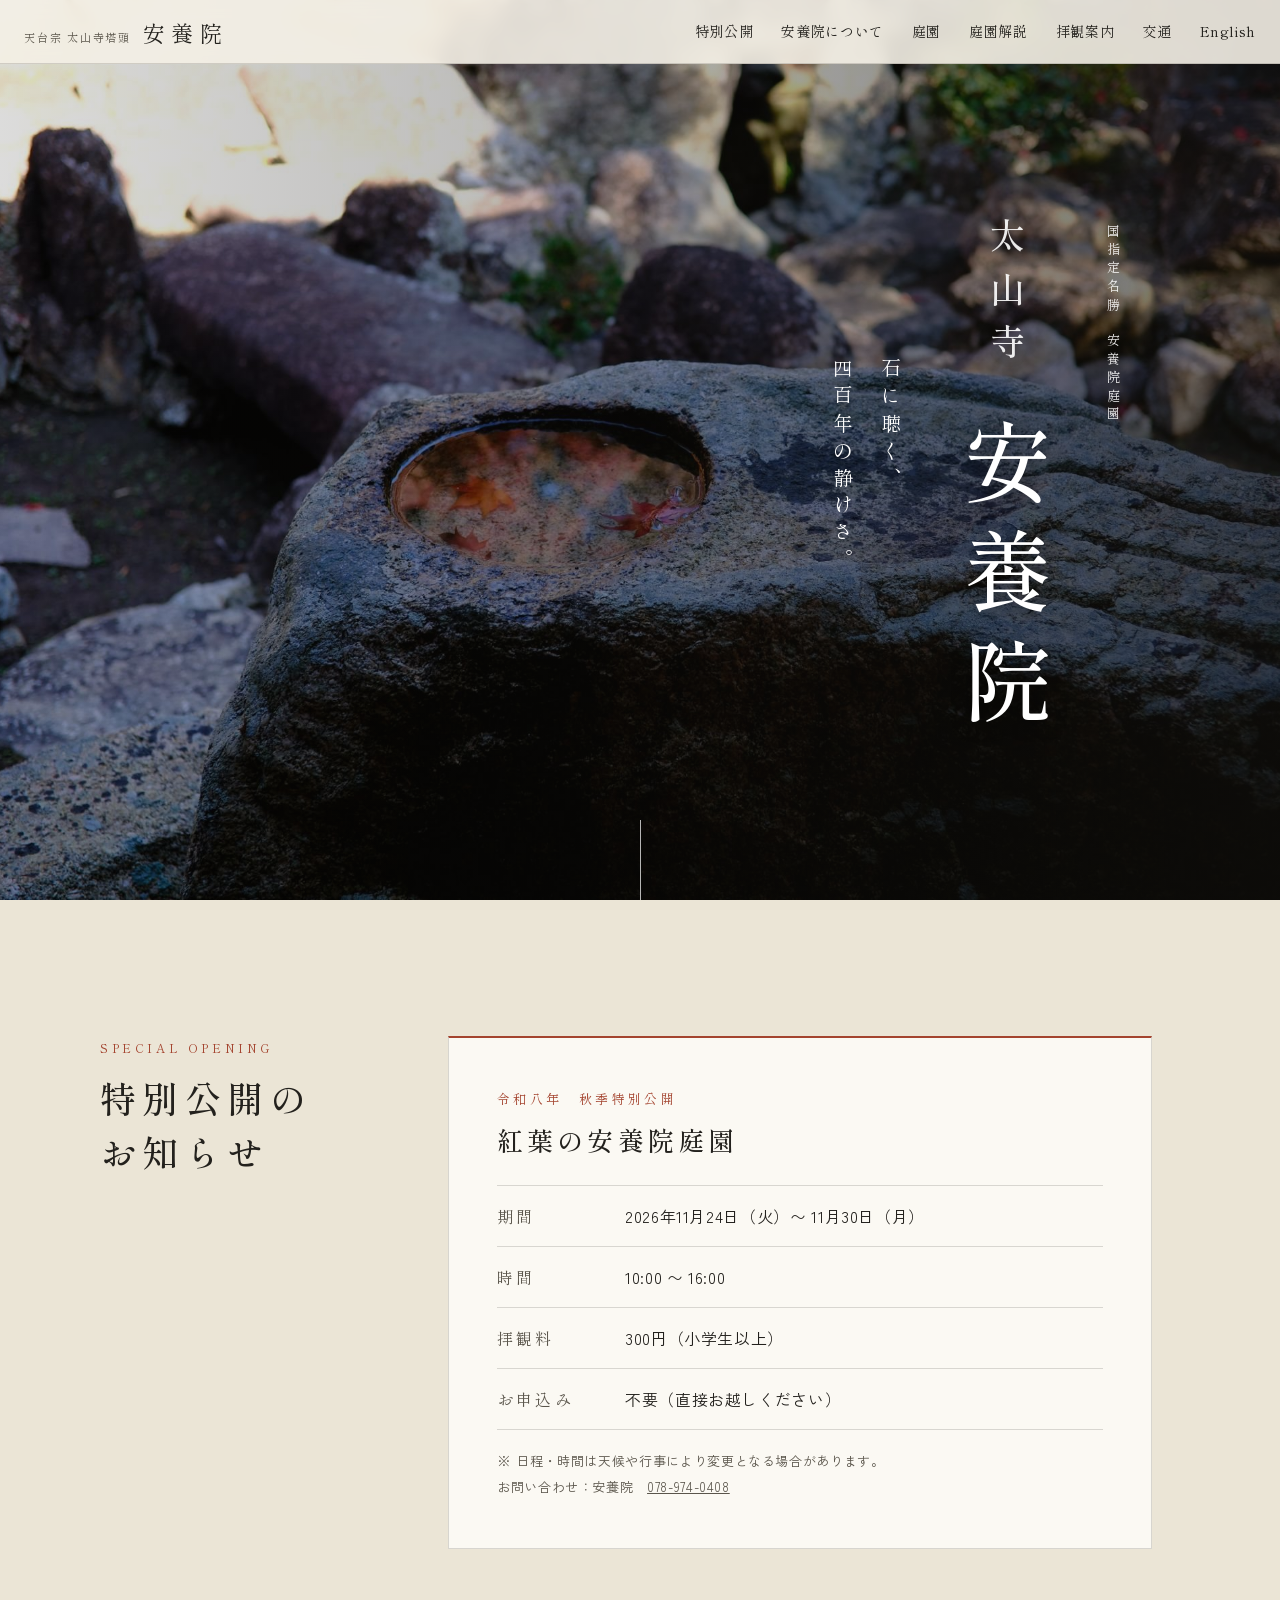
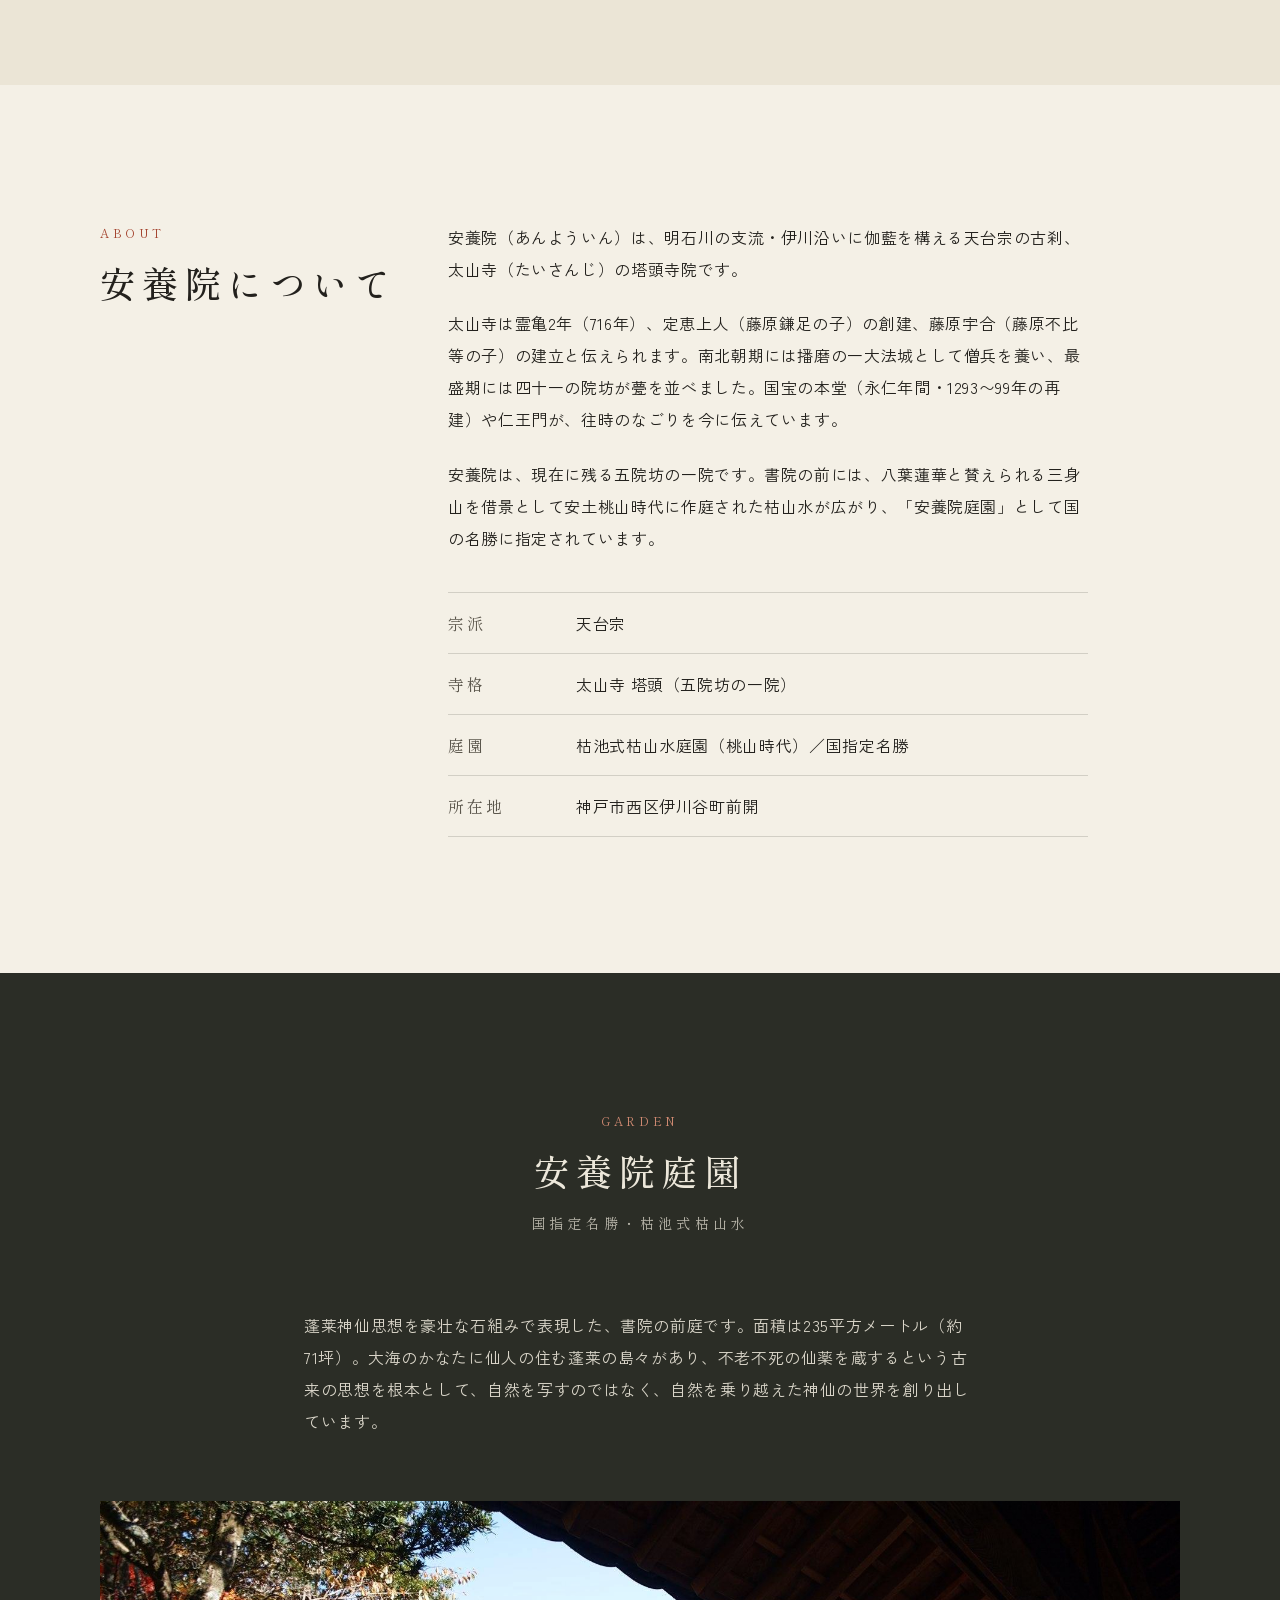
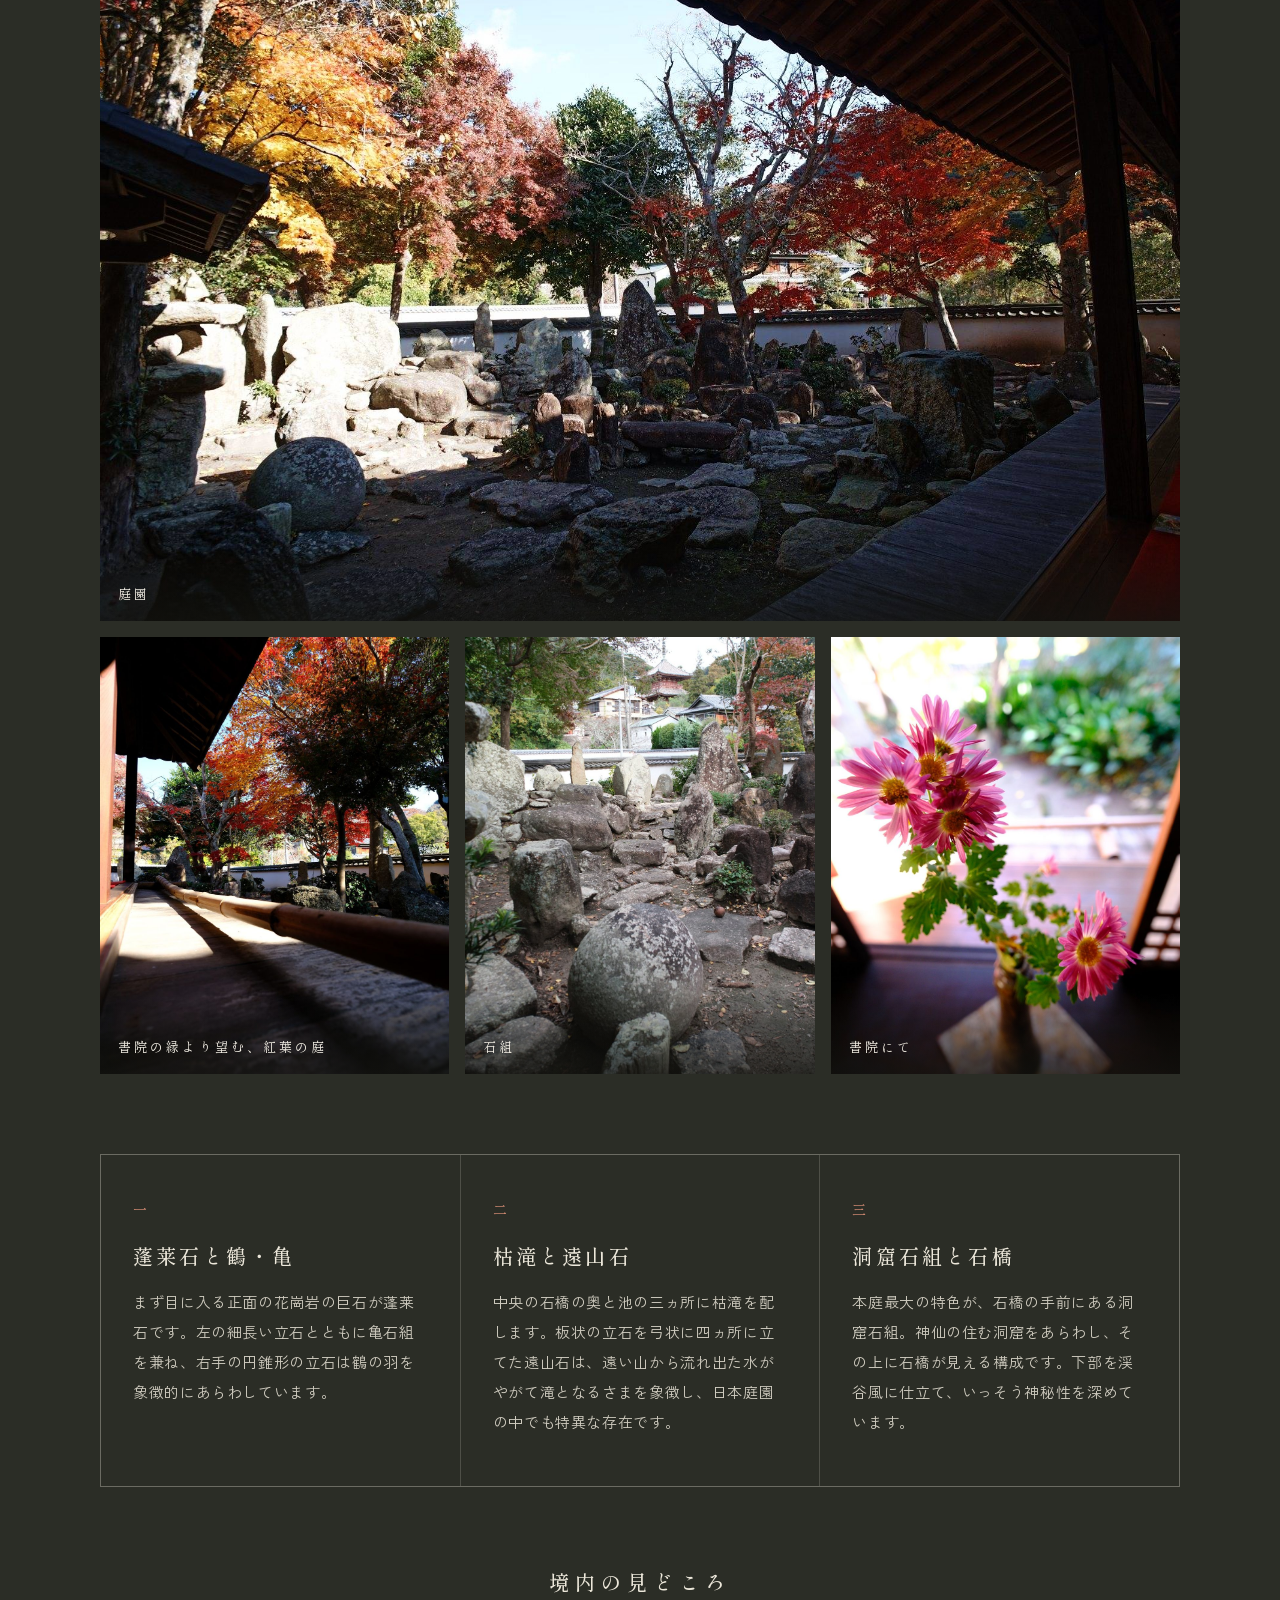
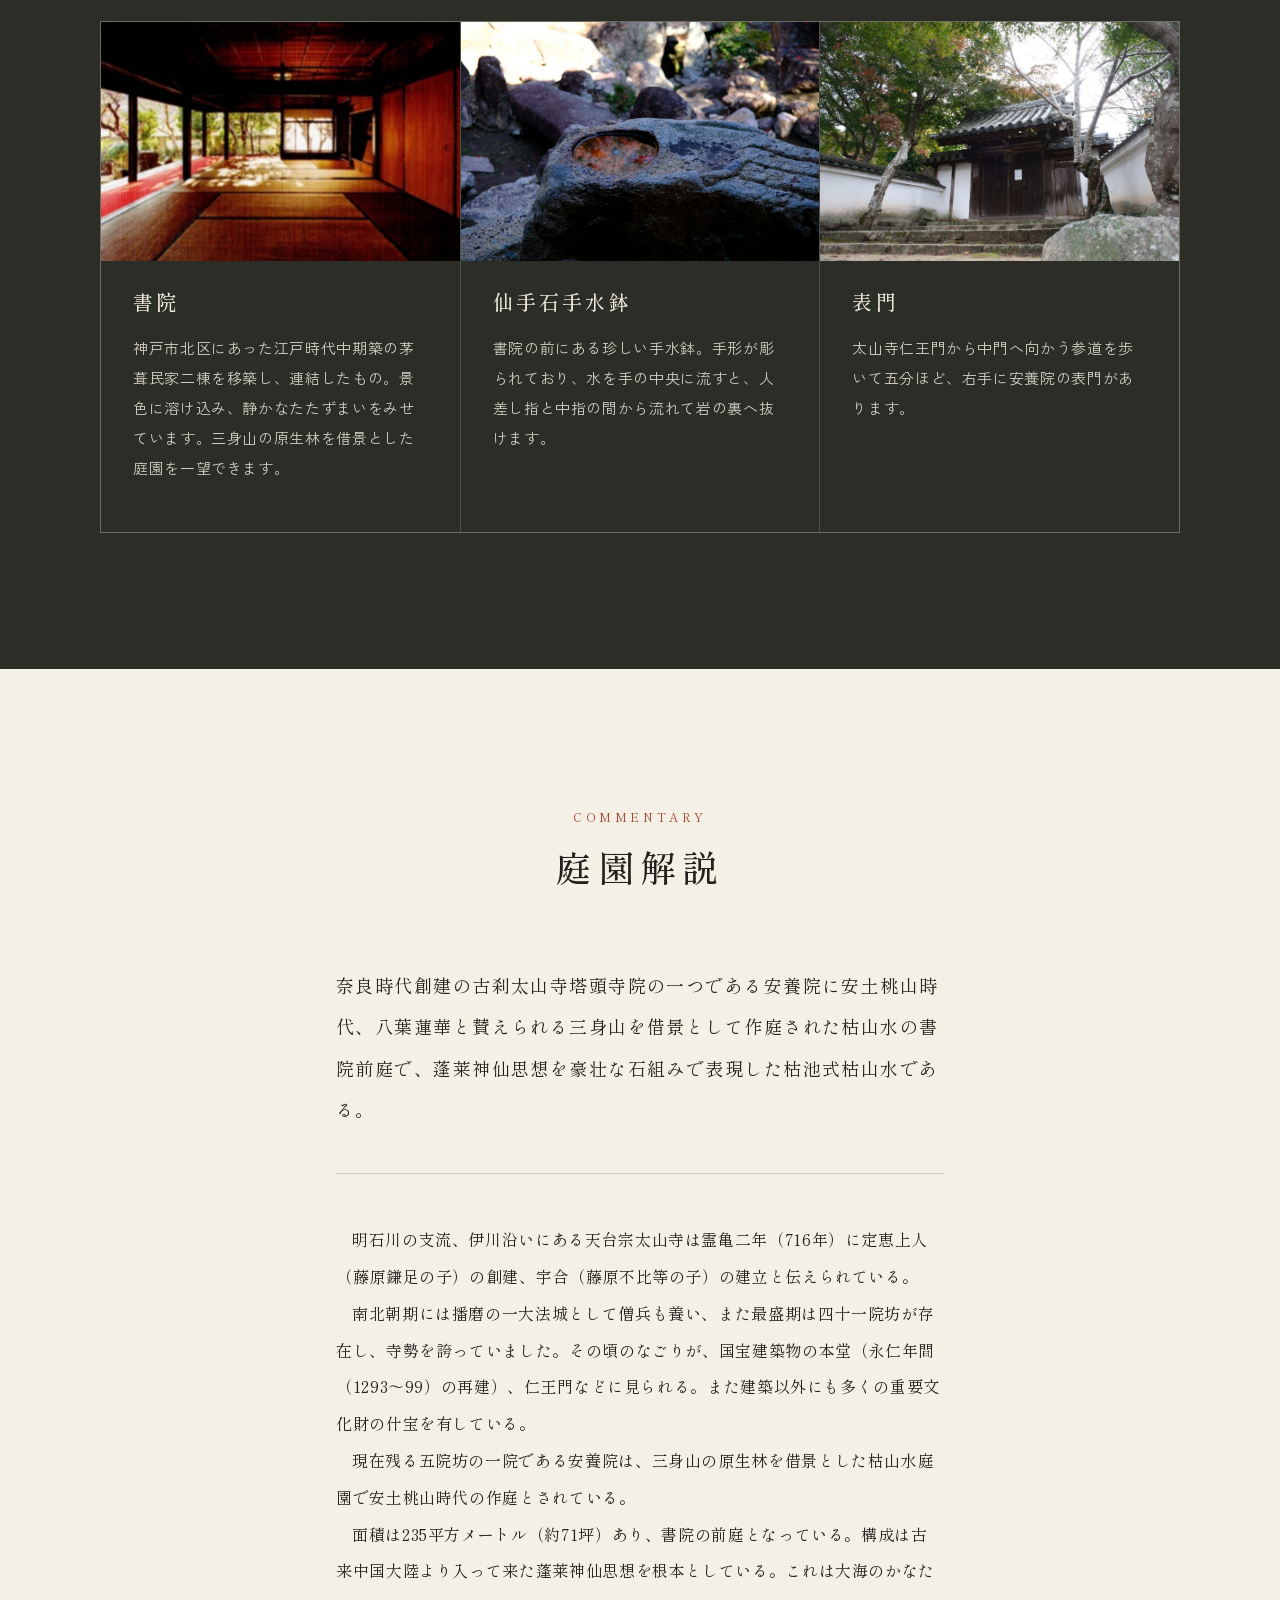
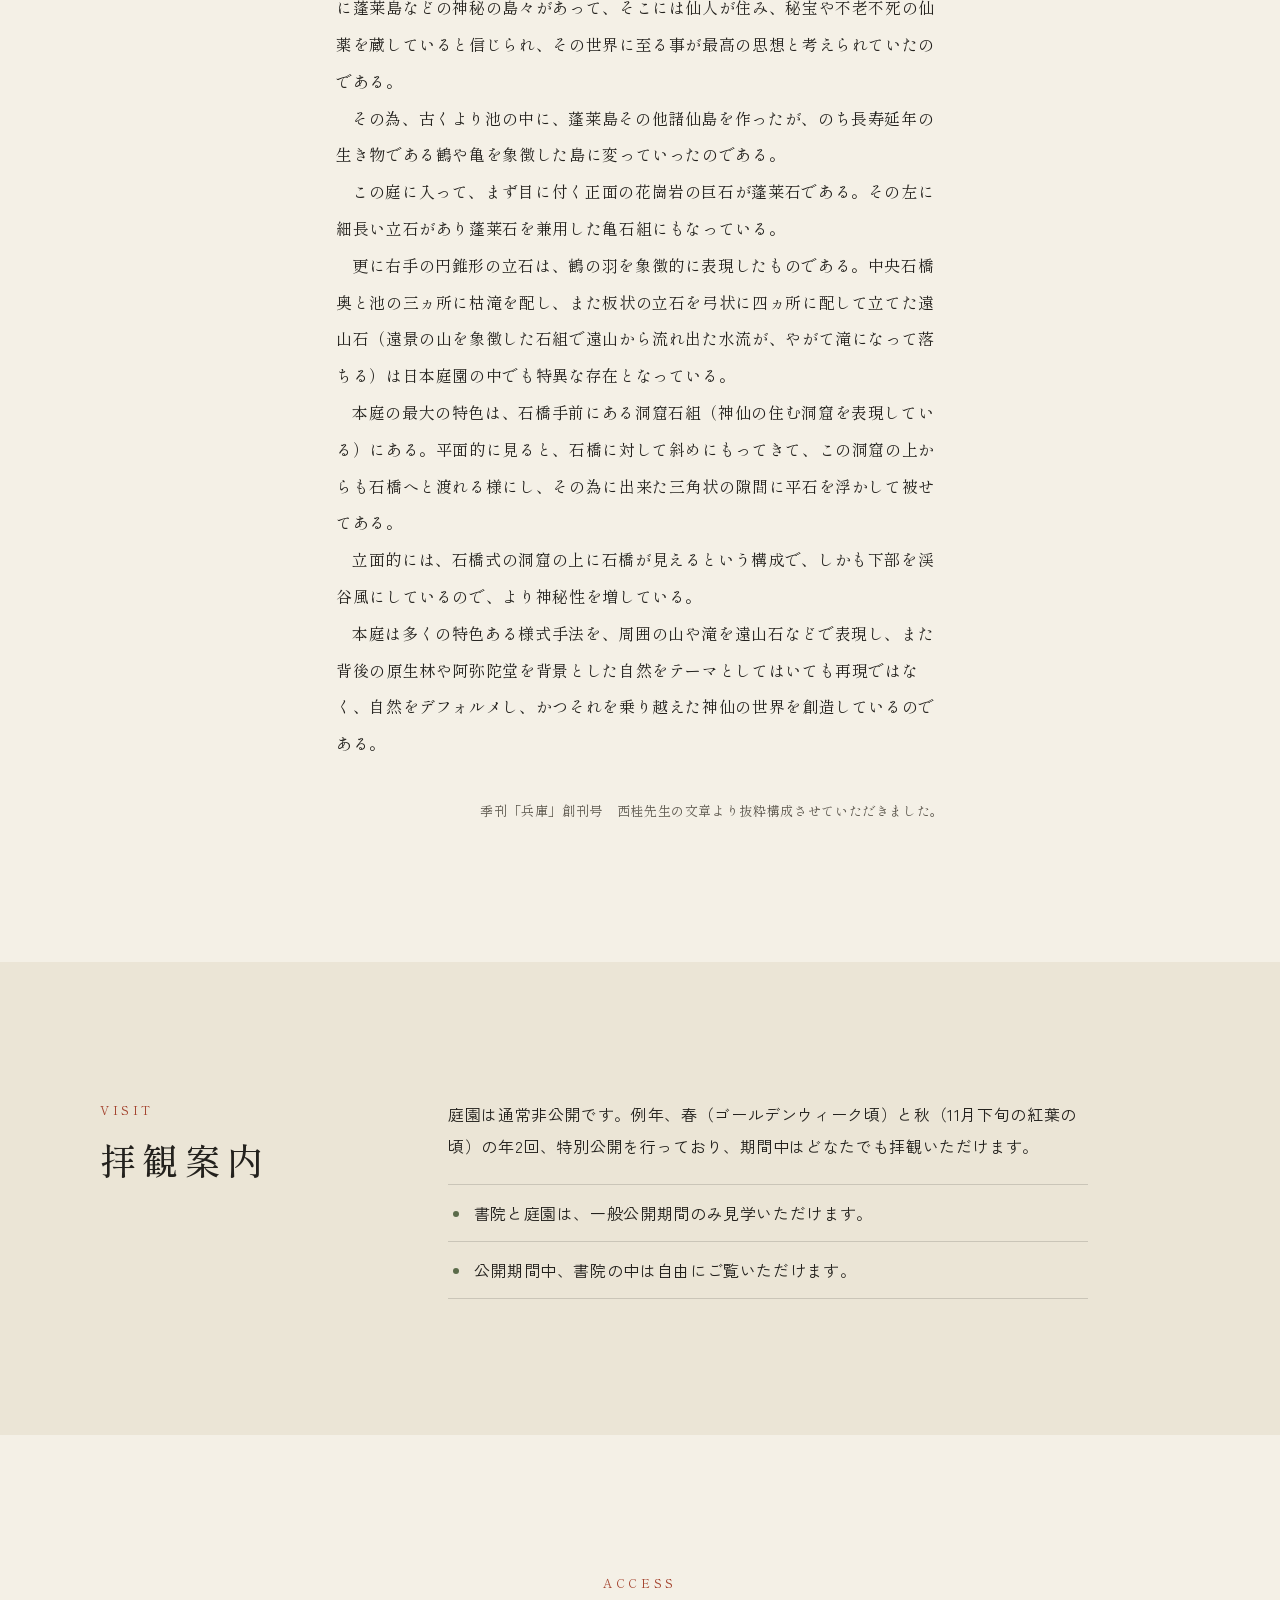
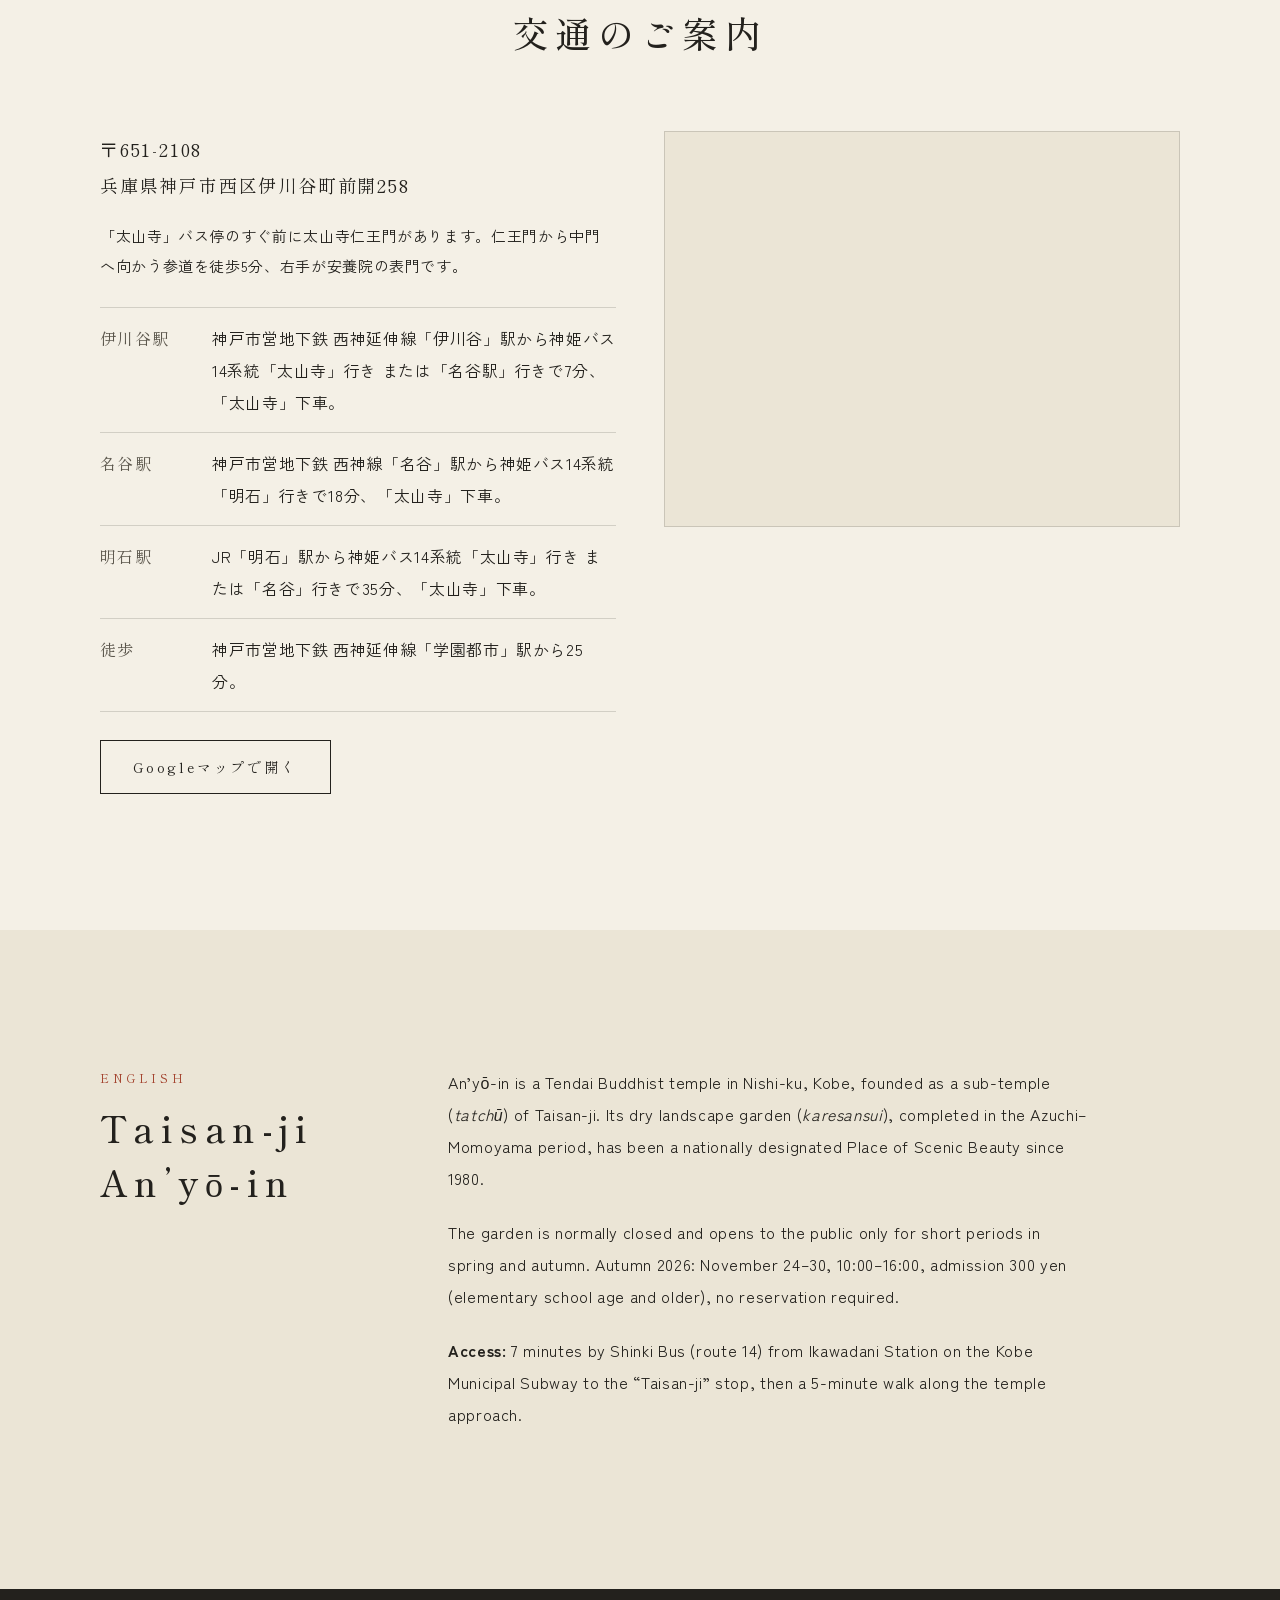
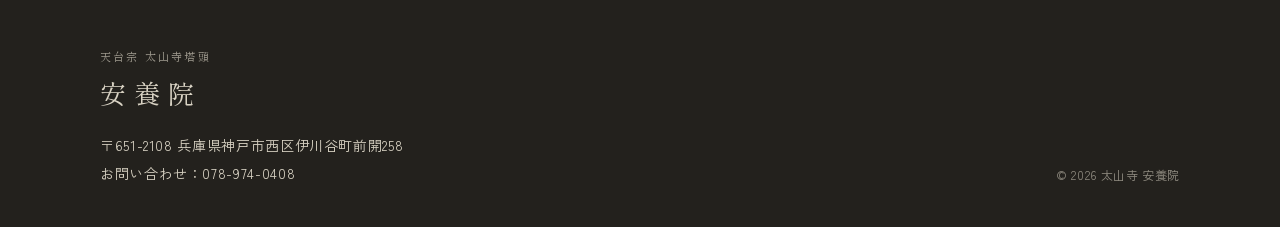
==== index.html @ c80c312d "庭園欄から石橋と飛び石の写真を削除 Co-Authored-By: Claude Fable 5.2 <noreply@anthropic.com> Claude-Session: https://c" ====
<!DOCTYPE html>
<html lang="ja">
<head>
<meta charset="UTF-8">
<meta name="viewport" content="width=device-width, initial-scale=1">
<title>太山寺 安養院｜国指定名勝 安養院庭園（神戸市西区）</title>
<meta name="description" content="神戸市西区・太山寺の塔頭、天台宗 安養院の公式サイト。安土桃山時代に作庭された枯池式枯山水「安養院庭園」（国指定名勝）の特別公開、拝観案内、交通アクセスをご案内します。">
<meta property="og:title" content="太山寺 安養院｜国指定名勝 安養院庭園">
<meta property="og:description" content="安土桃山時代の枯山水を今に伝える、太山寺の塔頭 安養院。">
<meta property="og:type" content="website">
<meta property="og:locale" content="ja_JP">
<meta name="google-site-verification" content="dQ8P5dGiWllASrV576ImoMhYrhgi44yEUgcYHaiVw3c">
<link rel="canonical" href="https://anyoin.github.io/">
<meta property="og:url" content="https://anyoin.github.io/">
<meta property="og:image" content="https://anyoin.github.io/images/hero.jpg">
<script type="application/ld+json">
{
  "@context": "https://schema.org",
  "@type": "BuddhistTemple",
  "name": "太山寺 安養院",
  "alternateName": ["安養院", "Taisan-ji An'yō-in"],
  "description": "神戸市西区・太山寺の塔頭、天台宗 安養院。安土桃山時代に作庭された枯池式枯山水「安養院庭園」は国指定名勝。",
  "url": "https://anyoin.github.io/",
  "image": "https://anyoin.github.io/images/hero.jpg",
  "telephone": "+81-78-974-0408",
  "address": {
    "@type": "PostalAddress",
    "postalCode": "651-2108",
    "addressRegion": "兵庫県",
    "addressLocality": "神戸市西区",
    "streetAddress": "伊川谷町前開258",
    "addressCountry": "JP"
  },
  "geo": { "@type": "GeoCoordinates", "latitude": 34.6958, "longitude": 135.0664 }
}
</script>
<link rel="preconnect" href="https://fonts.googleapis.com">
<link rel="preconnect" href="https://fonts.gstatic.com" crossorigin>
<link href="https://fonts.googleapis.com/css2?family=Shippori+Mincho:wght@400;500;600&family=Zen+Kaku+Gothic+New:wght@400;500&display=swap" rel="stylesheet">
<link rel="stylesheet" href="css/style.css?v=15">
</head>
<body>

<header class="site-header" id="top">
  <a class="brand" href="#top">
    <span class="brand-sub">天台宗 太山寺塔頭</span>
    <span class="brand-name">安養院</span>
  </a>
  <button class="nav-toggle" aria-label="メニューを開く" aria-expanded="false" aria-controls="nav">
    <span></span><span></span>
  </button>
  <nav class="nav" id="nav">
    <a href="#news">特別公開</a>
    <a href="#about">安養院について</a>
    <a href="#garden">庭園</a>
    <a href="#essay">庭園解説</a>
    <a href="#visit">拝観案内</a>
    <a href="#access">交通</a>
    <a href="#english" lang="en">English</a>
  </nav>
</header>

<main>

<!-- ============ ヒーロー ============ -->
<section class="hero">
  <img class="hero-art" src="images/hero.jpg" alt="紅葉を映す仙手石手水鉢と安養院庭園の石組" width="2000" height="1333" fetchpriority="high">

  <div class="hero-copy">
    <p class="hero-label">国指定名勝　安養院庭園</p>
    <h1 class="hero-title"><span>太山寺</span><span>安養院</span></h1>
    <p class="hero-lead">石に聴く、<br>四百年の静けさ。</p>
  </div>
  <a class="scroll-cue" href="#news" aria-label="本文へ"><span></span></a>
</section>

<!-- ============ 特別公開 ============ -->
<section class="section section-tint" id="news">
  <div class="wrap two-col">
    <header class="sec-head">
      <p class="sec-en" lang="en">Special Opening</p>
      <h2>特別公開の<br>お知らせ</h2>
    </header>
    <div>
      <article class="notice">
        <p class="notice-tag">令和八年　秋季特別公開</p>
        <h3>紅葉の安養院庭園</h3>
        <dl class="notice-list">
          <div><dt>期間</dt><dd>2026年11月24日（火）〜 11月30日（月）</dd></div>
          <div><dt>時間</dt><dd>10:00 〜 16:00</dd></div>
          <div><dt>拝観料</dt><dd>300円（小学生以上）</dd></div>
          <div><dt>お申込み</dt><dd>不要（直接お越しください）</dd></div>
        </dl>
        <p class="note">※ 日程・時間は天候や行事により変更となる場合があります。<br>お問い合わせ：安養院　<a href="tel:0789740408">078-974-0408</a></p>
      </article>
    </div>
  </div>
</section>

<!-- ============ 安養院について ============ -->
<section class="section" id="about">
  <div class="wrap two-col">
    <header class="sec-head">
      <p class="sec-en" lang="en">About</p>
      <h2>安養院について</h2>
    </header>
    <div class="prose">
      <p>安養院（あんよういん）は、明石川の支流・伊川沿いに伽藍を構える天台宗の古刹、太山寺（たいさんじ）の塔頭寺院です。</p>
      <p>太山寺は霊亀2年（716年）、定恵上人（藤原鎌足の子）の創建、藤原宇合（藤原不比等の子）の建立と伝えられます。南北朝期には播磨の一大法城として僧兵を養い、最盛期には四十一の院坊が甍を並べました。国宝の本堂（永仁年間・1293〜99年の再建）や仁王門が、往時のなごりを今に伝えています。</p>
      <p>安養院は、現在に残る五院坊の一院です。書院の前には、八葉蓮華と賛えられる三身山を借景として安土桃山時代に作庭された枯山水が広がり、「安養院庭園」として国の名勝に指定されています。</p>
      <dl class="facts">
        <div><dt>宗派</dt><dd>天台宗</dd></div>
        <div><dt>寺格</dt><dd>太山寺 塔頭（五院坊の一院）</dd></div>
        <div><dt>庭園</dt><dd>枯池式枯山水庭園（桃山時代）／国指定名勝</dd></div>
        <div><dt>所在地</dt><dd>神戸市西区伊川谷町前開</dd></div>
      </dl>
    </div>
  </div>
</section>

<!-- ============ 庭園 ============ -->
<section class="section section-dark" id="garden">
  <div class="wrap">
    <header class="sec-head center">
      <p class="sec-en" lang="en">Garden</p>
      <h2>安養院庭園</h2>
      <p class="sec-sub">国指定名勝・枯池式枯山水</p>
    </header>

    <p class="garden-lead">蓬莱神仙思想を豪壮な石組みで表現した、書院の前庭です。面積は235平方メートル（約71坪）。大海のかなたに仙人の住む蓬莱の島々があり、不老不死の仙薬を蔵するという古来の思想を根本として、自然を写すのではなく、自然を乗り越えた神仙の世界を創り出しています。</p>

    <div class="photos">
      <figure class="photo photo-wide"><img src="images/garden-view.jpg?v=4" alt="書院から望む安養院庭園の全景。石組の向こうに紅葉と土塀が広がる" width="1800" height="1200" loading="lazy"><figcaption>庭園</figcaption></figure>
      <figure class="photo photo-main"><img src="images/garden-autumn.jpg" alt="書院の縁側から眺める、紅葉に彩られた安養院庭園" width="1067" height="1600" loading="lazy"><figcaption>書院の縁より望む、紅葉の庭</figcaption></figure>
      <figure class="photo"><img src="images/ishigumi.jpg" alt="丸い石と立石が並ぶ石組。土塀の向こうに太山寺の三重塔が見える" width="1067" height="1600" loading="lazy"><figcaption>石組</figcaption></figure>
      <figure class="photo photo-top"><img src="images/shoin-flower.jpg" alt="書院の窓辺に生けられた花" width="1067" height="1600" loading="lazy"><figcaption>書院にて</figcaption></figure>
    </div>

    <div class="garden-grid">
      <article class="garden-item">
        <span class="num">一</span>
        <h3>蓬莱石と鶴・亀</h3>
        <p>まず目に入る正面の花崗岩の巨石が蓬莱石です。左の細長い立石とともに亀石組を兼ね、右手の円錐形の立石は鶴の羽を象徴的にあらわしています。</p>
      </article>
      <article class="garden-item">
        <span class="num">二</span>
        <h3>枯滝と遠山石</h3>
        <p>中央の石橋の奥と池の三ヵ所に枯滝を配します。板状の立石を弓状に四ヵ所に立てた遠山石は、遠い山から流れ出た水がやがて滝となるさまを象徴し、日本庭園の中でも特異な存在です。</p>
      </article>
      <article class="garden-item">
        <span class="num">三</span>
        <h3>洞窟石組と石橋</h3>
        <p>本庭最大の特色が、石橋の手前にある洞窟石組。神仙の住む洞窟をあらわし、その上に石橋が見える構成です。下部を渓谷風に仕立て、いっそう神秘性を深めています。</p>
      </article>
    </div>

    <h3 class="sub-head">境内の見どころ</h3>
    <div class="garden-grid">
      <article class="garden-item">
        <img class="item-photo" src="images/shoin-inside.jpg" alt="畳敷きの書院の内部。縁側の先に庭園が見える" loading="lazy">
        <h3>書院</h3>
        <p>神戸市北区にあった江戸時代中期築の茅葺民家二棟を移築し、連結したもの。景色に溶け込み、静かなたたずまいをみせています。三身山の原生林を借景とした庭園を一望できます。</p>
      </article>
      <article class="garden-item">
        <img class="item-photo" src="images/hero.jpg" alt="手形が彫られた仙手石手水鉢" loading="lazy">
        <h3>仙手石手水鉢</h3>
        <p>書院の前にある珍しい手水鉢。手形が彫られており、水を手の中央に流すと、人差し指と中指の間から流れて岩の裏へ抜けます。</p>
      </article>
      <article class="garden-item">
        <img class="item-photo" src="images/omotemon.jpg?v=2" alt="石段の上に建つ安養院の表門" loading="lazy">
        <h3>表門</h3>
        <p>太山寺仁王門から中門へ向かう参道を歩いて五分ほど、右手に安養院の表門があります。</p>
      </article>
    </div>

  </div>
</section>

<!-- ============ 解説（パンフレット全文） ============ -->
<section class="section" id="essay">
  <div class="wrap">
    <header class="sec-head center">
      <p class="sec-en" lang="en">Commentary</p>
      <h2>庭園解説</h2>
    </header>
    <div class="essay">
      <p class="essay-lead">奈良時代創建の古刹太山寺塔頭寺院の一つである安養院に安土桃山時代、八葉蓮華と賛えられる三身山を借景として作庭された枯山水の書院前庭で、蓬莱神仙思想を豪壮な石組みで表現した枯池式枯山水である。</p>
      <p>明石川の支流、伊川沿いにある天台宗太山寺は霊亀二年（716年）に定恵上人（藤原鎌足の子）の創建、宇合（藤原不比等の子）の建立と伝えられている。</p>
      <p>南北朝期には播磨の一大法城として僧兵も養い、また最盛期は四十一院坊が存在し、寺勢を誇っていました。その頃のなごりが、国宝建築物の本堂（永仁年間（1293〜99）の再建）、仁王門などに見られる。また建築以外にも多くの重要文化財の什宝を有している。</p>
      <p>現在残る五院坊の一院である安養院は、三身山の原生林を借景とした枯山水庭園で安土桃山時代の作庭とされている。</p>
      <p>面積は235平方メートル（約71坪）あり、書院の前庭となっている。構成は古来中国大陸より入って来た蓬莱神仙思想を根本としている。これは大海のかなたに蓬莱島などの神秘の島々があって、そこには仙人が住み、秘宝や不老不死の仙薬を蔵していると信じられ、その世界に至る事が最高の思想と考えられていたのである。</p>
      <p>その為、古くより池の中に、蓬莱島その他諸仙島を作ったが、のち長寿延年の生き物である鶴や亀を象徴した島に変っていったのである。</p>
      <p>この庭に入って、まず目に付く正面の花崗岩の巨石が蓬莱石である。その左に細長い立石があり蓬莱石を兼用した亀石組にもなっている。</p>
      <p>更に右手の円錐形の立石は、鶴の羽を象徴的に表現したものである。中央石橋奥と池の三ヵ所に枯滝を配し、また板状の立石を弓状に四ヵ所に配して立てた遠山石（遠景の山を象徴した石組で遠山から流れ出た水流が、やがて滝になって落ちる）は日本庭園の中でも特異な存在となっている。</p>
      <p>本庭の最大の特色は、石橋手前にある洞窟石組（神仙の住む洞窟を表現している）にある。平面的に見ると、石橋に対して斜めにもってきて、この洞窟の上からも石橋へと渡れる様にし、その為に出来た三角状の隙間に平石を浮かして被せてある。</p>
      <p>立面的には、石橋式の洞窟の上に石橋が見えるという構成で、しかも下部を渓谷風にしているので、より神秘性を増している。</p>
      <p>本庭は多くの特色ある様式手法を、周囲の山や滝を遠山石などで表現し、また背後の原生林や阿弥陀堂を背景とした自然をテーマとしてはいても再現ではなく、自然をデフォルメし、かつそれを乗り越えた神仙の世界を創造しているのである。</p>
      <p class="essay-credit">季刊「兵庫」創刊号　西桂先生の文章より抜粋構成させていただきました。</p>
    </div>
  </div>
</section>

<!-- ============ 拝観案内 ============ -->
<section class="section section-tint" id="visit">
  <div class="wrap two-col">
    <header class="sec-head">
      <p class="sec-en" lang="en">Visit</p>
      <h2>拝観案内</h2>
    </header>
    <div class="prose">
      <p>庭園は通常非公開です。例年、春（ゴールデンウィーク頃）と秋（11月下旬の紅葉の頃）の年2回、特別公開を行っており、期間中はどなたでも拝観いただけます。</p>
      <ul class="manners">
        <li>書院と庭園は、一般公開期間のみ見学いただけます。</li>
        <li>公開期間中、書院の中は自由にご覧いただけます。</li>
      </ul>
    </div>
  </div>
</section>

<!-- ============ 交通 ============ -->
<section class="section" id="access">
  <div class="wrap">
    <header class="sec-head center">
      <p class="sec-en" lang="en">Access</p>
      <h2>交通のご案内</h2>
    </header>
    <div class="access-grid">
      <div class="access-info">
        <p class="address">〒651-2108<br>兵庫県神戸市西区伊川谷町前開258</p>
        <p class="walk">「太山寺」バス停のすぐ前に太山寺仁王門があります。仁王門から中門へ向かう参道を徒歩5分、右手が安養院の表門です。</p>
        <dl class="routes">
          <div>
            <dt>伊川谷駅</dt>
            <dd>神戸市営地下鉄 西神延伸線「伊川谷」駅から神姫バス14系統「太山寺」行き または「名谷駅」行きで7分、「太山寺」下車。</dd>
          </div>
          <div>
            <dt>名谷駅</dt>
            <dd>神戸市営地下鉄 西神線「名谷」駅から神姫バス14系統「明石」行きで18分、「太山寺」下車。</dd>
          </div>
          <div>
            <dt>明石駅</dt>
            <dd>JR「明石」駅から神姫バス14系統「太山寺」行き または「名谷」行きで35分、「太山寺」下車。</dd>
          </div>
          <div>
            <dt>徒歩</dt>
            <dd>神戸市営地下鉄 西神延伸線「学園都市」駅から25分。</dd>
          </div>
        </dl>
        <a class="btn" href="https://www.google.com/maps/search/?api=1&query=%E5%A4%AA%E5%B1%B1%E5%AF%BA+%E5%AE%89%E9%A4%8A%E9%99%A2+%E7%A5%9E%E6%88%B8%E5%B8%82%E8%A5%BF%E5%8C%BA" target="_blank" rel="noopener">Googleマップで開く</a>
      </div>
      <div class="map">
        <iframe title="安養院の地図" loading="lazy" referrerpolicy="no-referrer-when-downgrade"
          src="https://www.google.com/maps?q=34.6958,135.0664&z=16&output=embed"></iframe>
      </div>
    </div>
  </div>
</section>

<!-- ============ English ============ -->
<section class="section section-tint" id="english" lang="en">
  <div class="wrap two-col">
    <header class="sec-head">
      <p class="sec-en">English</p>
      <h2>Taisan-ji An&rsquo;y&#333;-in</h2>
    </header>
    <div class="prose">
      <p>An&rsquo;y&#333;-in is a Tendai Buddhist temple in Nishi-ku, Kobe, founded as a sub-temple (<i>tatch&#363;</i>) of Taisan-ji. Its dry landscape garden (<i>karesansui</i>), completed in the Azuchi&ndash;Momoyama period, has been a nationally designated Place of Scenic Beauty since 1980.</p>
      <p>The garden is normally closed and opens to the public only for short periods in spring and autumn. Autumn 2026: November 24&ndash;30, 10:00&ndash;16:00, admission 300 yen (elementary school age and older), no reservation required.</p>
      <p><b>Access:</b> 7 minutes by Shinki Bus (route 14) from Ikawadani Station on the Kobe Municipal Subway to the &ldquo;Taisan-ji&rdquo; stop, then a 5-minute walk along the temple approach.</p>
    </div>
  </div>
</section>

</main>

<footer class="site-footer">
  <div class="wrap footer-inner">
    <div>
      <p class="footer-name"><small>天台宗 太山寺塔頭</small>安養院</p>
      <p>〒651-2108 兵庫県神戸市西区伊川谷町前開258</p>
      <p>お問い合わせ：<a href="tel:0789740408">078-974-0408</a></p>
    </div>
    <p class="copy">&copy; <span id="year">2026</span> 太山寺 安養院</p>
  </div>
</footer>

<script>
(function () {
  var t = document.querySelector('.nav-toggle'), n = document.getElementById('nav');
  t.addEventListener('click', function () {
    var open = n.classList.toggle('open');
    t.setAttribute('aria-expanded', open);
  });
  n.addEventListener('click', function (e) {
    if (e.target.tagName === 'A') { n.classList.remove('open'); t.setAttribute('aria-expanded', false); }
  });
  document.getElementById('year').textContent = new Date().getFullYear();
  var els = document.querySelectorAll('.sec-head, .prose, .essay, .garden-item, .notice, .access-grid, .gallery');
  if ('IntersectionObserver' in window) {
    document.documentElement.classList.add('js-reveal');
    var io = new IntersectionObserver(function (es) {
      es.forEach(function (e) { if (e.isIntersecting) { e.target.classList.add('in'); io.unobserve(e.target); } });
    }, { threshold: 0.12 });
    els.forEach(function (el) { el.classList.add('reveal'); io.observe(el); });
  }
})();
</script>
</body>
</html>
---- css/style.css ----
/* 太山寺 安養院 */
:root {
  --paper: #f4f0e6;
  --paper-2: #ebe5d6;
  --ink: #23211d;
  --ink-soft: #5a554b;
  --moss: #5b6b4a;
  --shu: #a4442f;
  --line: rgba(35, 33, 29, .16);
  --mincho: "Shippori Mincho", "Hiragino Mincho ProN", "Yu Mincho", "YuMincho", "Noto Serif JP", serif;
  --gothic: "Zen Kaku Gothic New", "Hiragino Kaku Gothic ProN", "Yu Gothic", "Noto Sans JP", sans-serif;
}

*, *::before, *::after { box-sizing: border-box; }
html { scroll-behavior: smooth; scroll-padding-top: 72px; }
body {
  margin: 0;
  background: var(--paper);
  color: var(--ink);
  font-family: var(--gothic);
  font-size: 16px;
  line-height: 2;
  letter-spacing: .04em;
  -webkit-font-smoothing: antialiased;
}
h1, h2, h3 { font-family: var(--mincho); font-weight: 500; margin: 0; line-height: 1.5; }
p { margin: 0 0 1.4em; }
a { color: inherit; }
img { max-width: 100%; height: auto; }
.wrap { width: min(1080px, 100% - 48px); margin-inline: auto; }

/* ---------- ヘッダー ---------- */
.site-header {
  position: fixed; inset: 0 0 auto 0; z-index: 10;
  display: flex; align-items: center; justify-content: space-between;
  height: 64px; padding: 0 24px;
  background: rgba(244, 240, 230, .9);
  backdrop-filter: blur(8px);
  border-bottom: 1px solid var(--line);
}
.brand { display: flex; align-items: baseline; gap: 12px; text-decoration: none; font-family: var(--mincho); }
.brand-sub { font-size: 11px; color: var(--ink-soft); letter-spacing: .16em; }
.brand-name { font-size: 22px; letter-spacing: .3em; }
.nav { display: flex; gap: 28px; font-family: var(--mincho); font-size: 14px; }
.nav a { text-decoration: none; padding: 6px 0; border-bottom: 1px solid transparent; transition: border-color .3s; }
.nav a:hover { border-color: var(--shu); }
.nav-toggle { display: none; width: 44px; height: 44px; background: none; border: 0; cursor: pointer; position: relative; }
.nav-toggle span { position: absolute; left: 10px; right: 10px; height: 1px; background: var(--ink); transition: transform .3s, top .3s; }
.nav-toggle span:first-child { top: 18px; }
.nav-toggle span:last-child { top: 26px; }
.nav-toggle[aria-expanded="true"] span:first-child { top: 22px; transform: rotate(30deg); }
.nav-toggle[aria-expanded="true"] span:last-child { top: 22px; transform: rotate(-30deg); }

/* ---------- ヒーロー ---------- */
.hero { position: relative; height: 100svh; min-height: 640px; overflow: hidden; background: #2b2d26; color: #fff; }
.hero-art { position: absolute; inset: 0; width: 100%; height: 100%; object-fit: cover; object-position: 50% 55%; }
.hero::after {
  content: ""; position: absolute; inset: 0;
  background: linear-gradient(90deg, rgba(20,18,14,.15) 0%, rgba(20,18,14,.3) 45%, rgba(20,18,14,.62) 100%);
}
.hero-copy {
  position: absolute; z-index: 1; top: calc(50% + 32px); right: 12%; transform: translateY(-50%);
  display: flex; flex-direction: row-reverse; align-items: flex-start; gap: 40px;
  font-family: var(--mincho); text-shadow: 0 1px 18px rgba(0,0,0,.55);
}
.hero-copy > * { writing-mode: vertical-rl; margin: 0; }
.hero-label { font-size: 13px; letter-spacing: .4em; padding-top: 6px; opacity: .9; }
.hero-title { font-size: clamp(48px, 7vw, 88px); letter-spacing: .24em; line-height: 1.2; }
.hero-title span { display: inline-block; }
.hero-title span:first-child { font-size: .4em; letter-spacing: .5em; opacity: .9; margin-bottom: 1.2em; }
.hero-lead { padding-top: 7em; font-size: clamp(16px, 1.8vw, 20px); letter-spacing: .36em; line-height: 2.4; }
.scroll-cue { position: absolute; z-index: 1; left: 50%; bottom: 0; width: 44px; height: 80px; transform: translateX(-50%); }
.scroll-cue span { position: absolute; left: 50%; top: 0; width: 1px; height: 100%; background: #fff; opacity: .7; transform-origin: top; animation: cue 2.4s ease-in-out infinite; }
@keyframes cue { 0% { transform: scaleY(0); } 50% { transform: scaleY(1); } 100% { transform: scaleY(1); opacity: 0; } }

/* ---------- セクション共通 ---------- */
.section { padding: clamp(72px, 11vw, 136px) 0; }
.section-tint { background: var(--paper-2); }
.section-dark { background: #2b2d26; color: #ece7da; }
.two-col { display: grid; grid-template-columns: 300px 1fr; gap: 48px; }
.sec-head h2 { font-size: clamp(26px, 3.2vw, 36px); letter-spacing: .18em; }
.sec-en { margin: 0 0 10px; font-family: var(--mincho); font-size: 12px; letter-spacing: .3em; text-transform: uppercase; color: var(--shu); }
.section-dark .sec-en { color: #d08a72; }
.sec-sub { margin: 12px 0 0; font-family: var(--mincho); font-size: 14px; letter-spacing: .3em; opacity: .75; }
.sec-head.center { text-align: center; margin-bottom: clamp(40px, 6vw, 72px); }
.prose { max-width: 40em; }

.facts, .notice-list, .routes { margin: 2.4em 0 0; }
.facts > div, .notice-list > div, .routes > div {
  display: grid; grid-template-columns: 7em 1fr; gap: 16px;
  padding: 14px 0; border-top: 1px solid var(--line);
}
.facts > div:last-child, .notice-list > div:last-child, .routes > div:last-child { border-bottom: 1px solid var(--line); }
dt { font-family: var(--mincho); color: var(--ink-soft); letter-spacing: .2em; }
dd { margin: 0; }

/* ---------- 庭園 ---------- */
.garden-grid { display: grid; grid-template-columns: repeat(3, 1fr); gap: 1px; background: rgba(236, 231, 218, .18); border: 1px solid rgba(236, 231, 218, .18); }
.garden-item { background: #2b2d26; padding: 40px 32px 28px; }
.garden-item .num { display: block; font-family: var(--mincho); font-size: 14px; color: #d08a72; margin-bottom: 18px; }
.item-photo { display: block; width: calc(100% + 64px); max-width: none; height: auto; aspect-ratio: 3 / 2; object-fit: cover; margin: -40px -32px 26px; }
.garden-item h3 { font-size: 20px; letter-spacing: .16em; margin-bottom: 16px; }
.garden-item p { font-size: 15px; opacity: .85; }

.garden-lead { max-width: 42em; margin: 0 auto clamp(40px, 6vw, 64px); opacity: .9; }
.sub-head { margin: clamp(48px, 7vw, 80px) 0 24px; text-align: center; font-size: 20px; letter-spacing: .3em; }
.credit { margin: 28px 0 0; font-size: 12px; opacity: .6; text-align: right; }
.photos { display: grid; grid-template-columns: repeat(3, 1fr); gap: 16px; margin-bottom: clamp(48px, 7vw, 80px); }
.photo { margin: 0; position: relative; overflow: hidden; aspect-ratio: 4 / 5; background: #33362d; }
.photo img { position: absolute; inset: 0; width: 100%; height: 100%; max-width: none; object-fit: cover; object-position: 50% 50%; }
.photo-top img { object-position: 50% 30%; }
.photo-wide { grid-column: 1 / -1; aspect-ratio: 3 / 2; }
.photo figcaption {
  position: absolute; left: 0; right: 0; bottom: 0; padding: 40px 18px 14px;
  background: linear-gradient(transparent, rgba(20, 20, 16, .72));
  font-family: var(--mincho); font-size: 13px; letter-spacing: .24em; color: #f4f0e6;
}

/* ---------- 庭園解説 ---------- */
.essay { max-width: 38em; margin-inline: auto; font-family: var(--mincho); font-size: 16px; line-height: 2.3; }
.essay p { margin: 0; text-indent: 1em; }
.essay .essay-lead { text-indent: 0; margin-bottom: 2.6em; padding: 0 0 2.4em; border-bottom: 1px solid var(--line); font-size: 18px; letter-spacing: .08em; }
.essay .essay-credit { text-indent: 0; margin-top: 2.6em; text-align: right; font-size: 13px; color: var(--ink-soft); }

/* ---------- お知らせ ---------- */
.notice { background: #fbf9f3; border: 1px solid var(--line); border-top: 2px solid var(--shu); padding: clamp(28px, 4vw, 48px); max-width: 44em; }
.notice-tag { margin: 0 0 8px; font-family: var(--mincho); font-size: 13px; letter-spacing: .26em; color: var(--shu); }
.notice h3 { font-size: 26px; letter-spacing: .16em; }
.notice-list { margin-top: 1.6em; }
.note { margin: 1.4em 0 0; font-size: 13px; color: var(--ink-soft); }

/* ---------- 拝観 ---------- */
.manners { margin: 0; padding: 0; list-style: none; }
.manners li { position: relative; padding: 12px 0 12px 1.6em; border-top: 1px solid var(--line); }
.manners li:last-child { border-bottom: 1px solid var(--line); }
.manners li::before { content: ""; position: absolute; left: .3em; top: 1.65em; width: 6px; height: 6px; border-radius: 50%; background: var(--moss); }

/* ---------- 交通 ---------- */
.access-grid { display: grid; grid-template-columns: 1fr 1fr; gap: 48px; align-items: start; }
.address { font-family: var(--mincho); font-size: 18px; letter-spacing: .1em; margin: 0; }
.routes { margin-top: 1.6em; }
.routes > div { grid-template-columns: 6em 1fr; }
.routes dt { letter-spacing: .08em; }
.walk { margin: 1.2em 0 0; font-size: 15px; }
.btn {
  display: inline-block; margin-top: 28px; padding: 12px 32px;
  border: 1px solid var(--ink); text-decoration: none;
  font-family: var(--mincho); font-size: 14px; letter-spacing: .2em;
  transition: background .3s, color .3s;
}
.btn:hover { background: var(--ink); color: var(--paper); }
.map { aspect-ratio: 4 / 3; background: var(--paper-2); border: 1px solid var(--line); }
.map iframe { width: 100%; height: 100%; border: 0; filter: grayscale(.5) sepia(.12); }

/* ---------- フッター ---------- */
.site-footer { background: var(--ink); color: #d9d3c4; padding: 56px 0 40px; font-size: 14px; }
.footer-inner { display: flex; justify-content: space-between; align-items: flex-end; gap: 24px; flex-wrap: wrap; }
.footer-inner p { margin: 0; }
.footer-name { font-family: var(--mincho); font-size: 26px; letter-spacing: .3em; margin-bottom: 12px !important; }
.footer-name small { display: block; font-size: 11px; letter-spacing: .2em; opacity: .7; }
.site-footer a { text-decoration: none; }
.copy { font-size: 12px; opacity: .6; }

/* ---------- 出現アニメーション ---------- */
.js-reveal .reveal { opacity: 0; transform: translateY(16px); transition: opacity 1s ease, transform 1s ease; }
.js-reveal .reveal.in { opacity: 1; transform: none; }
@media (prefers-reduced-motion: reduce) {
  html { scroll-behavior: auto; }
  .js-reveal .reveal { opacity: 1; transform: none; transition: none; }
  .scroll-cue span { animation: none; }
}

/* ---------- スマートフォン ---------- */
@media (max-width: 820px) {
  .wrap { width: calc(100% - 32px); }
  .site-header { padding: 0 8px 0 16px; }
  .nav-toggle { display: block; }
  .nav {
    position: absolute; top: 64px; left: 0; right: 0;
    flex-direction: column; gap: 0; padding: 8px 16px 16px;
    background: var(--paper); border-bottom: 1px solid var(--line);
    display: none;
  }
  .nav.open { display: flex; }
  .nav a { padding: 14px 0; border-bottom: 1px solid var(--line); }
  /* スマホ：題字は中央寄せの縦書き。上端をメニューのすぐ下に固定する */
  .hero { min-height: 560px; }
  .hero-copy { top: 88px; right: 50%; transform: translateX(50%); gap: 20px; }
  .hero-art { object-position: 40% 50%; }
  .hero::after { background: rgba(20,18,14,.42); }
  .hero-lead { padding-top: 5em; }
  .two-col, .access-grid { grid-template-columns: 1fr; gap: 28px; }
  .garden-grid { grid-template-columns: 1fr; }
  .photos { grid-template-columns: 1fr 1fr; gap: 10px; }
  .photo-main { grid-column: 1 / -1; }
  .facts > div, .notice-list > div { grid-template-columns: 5.5em 1fr; }
}
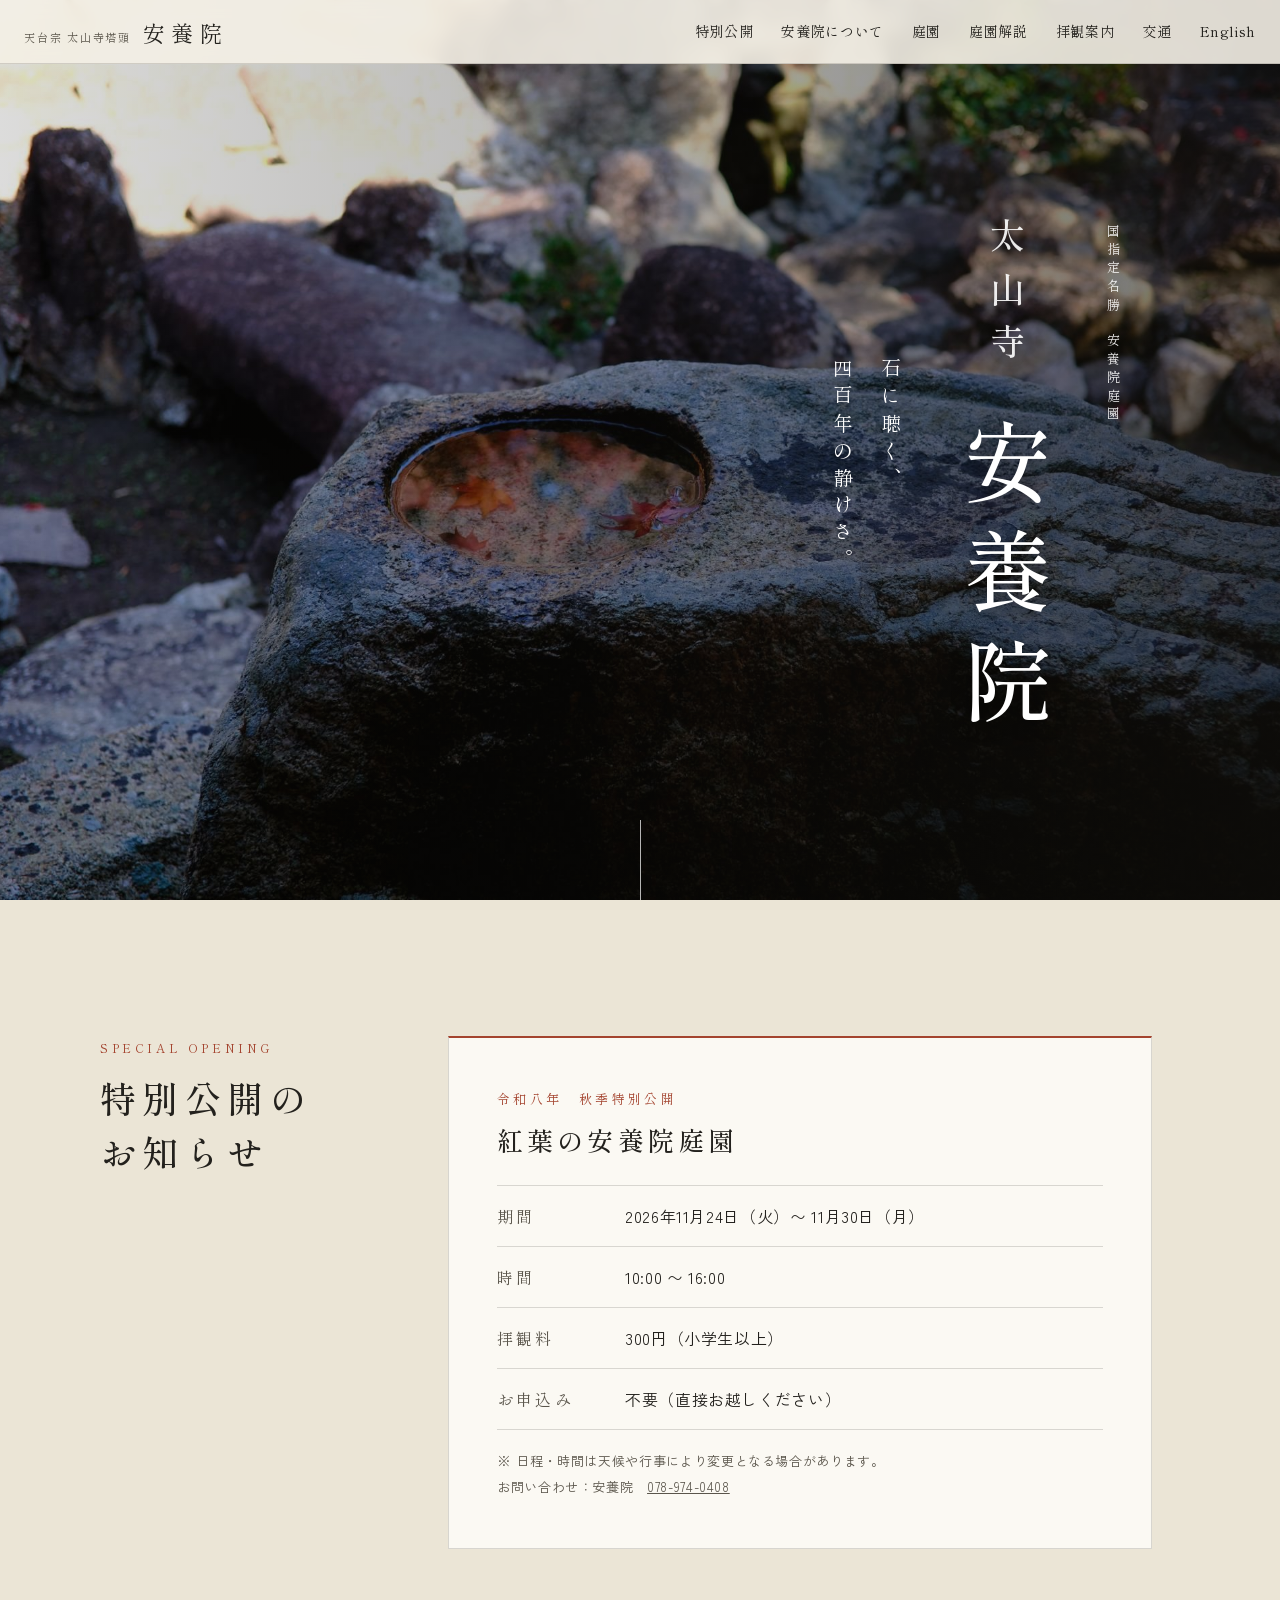
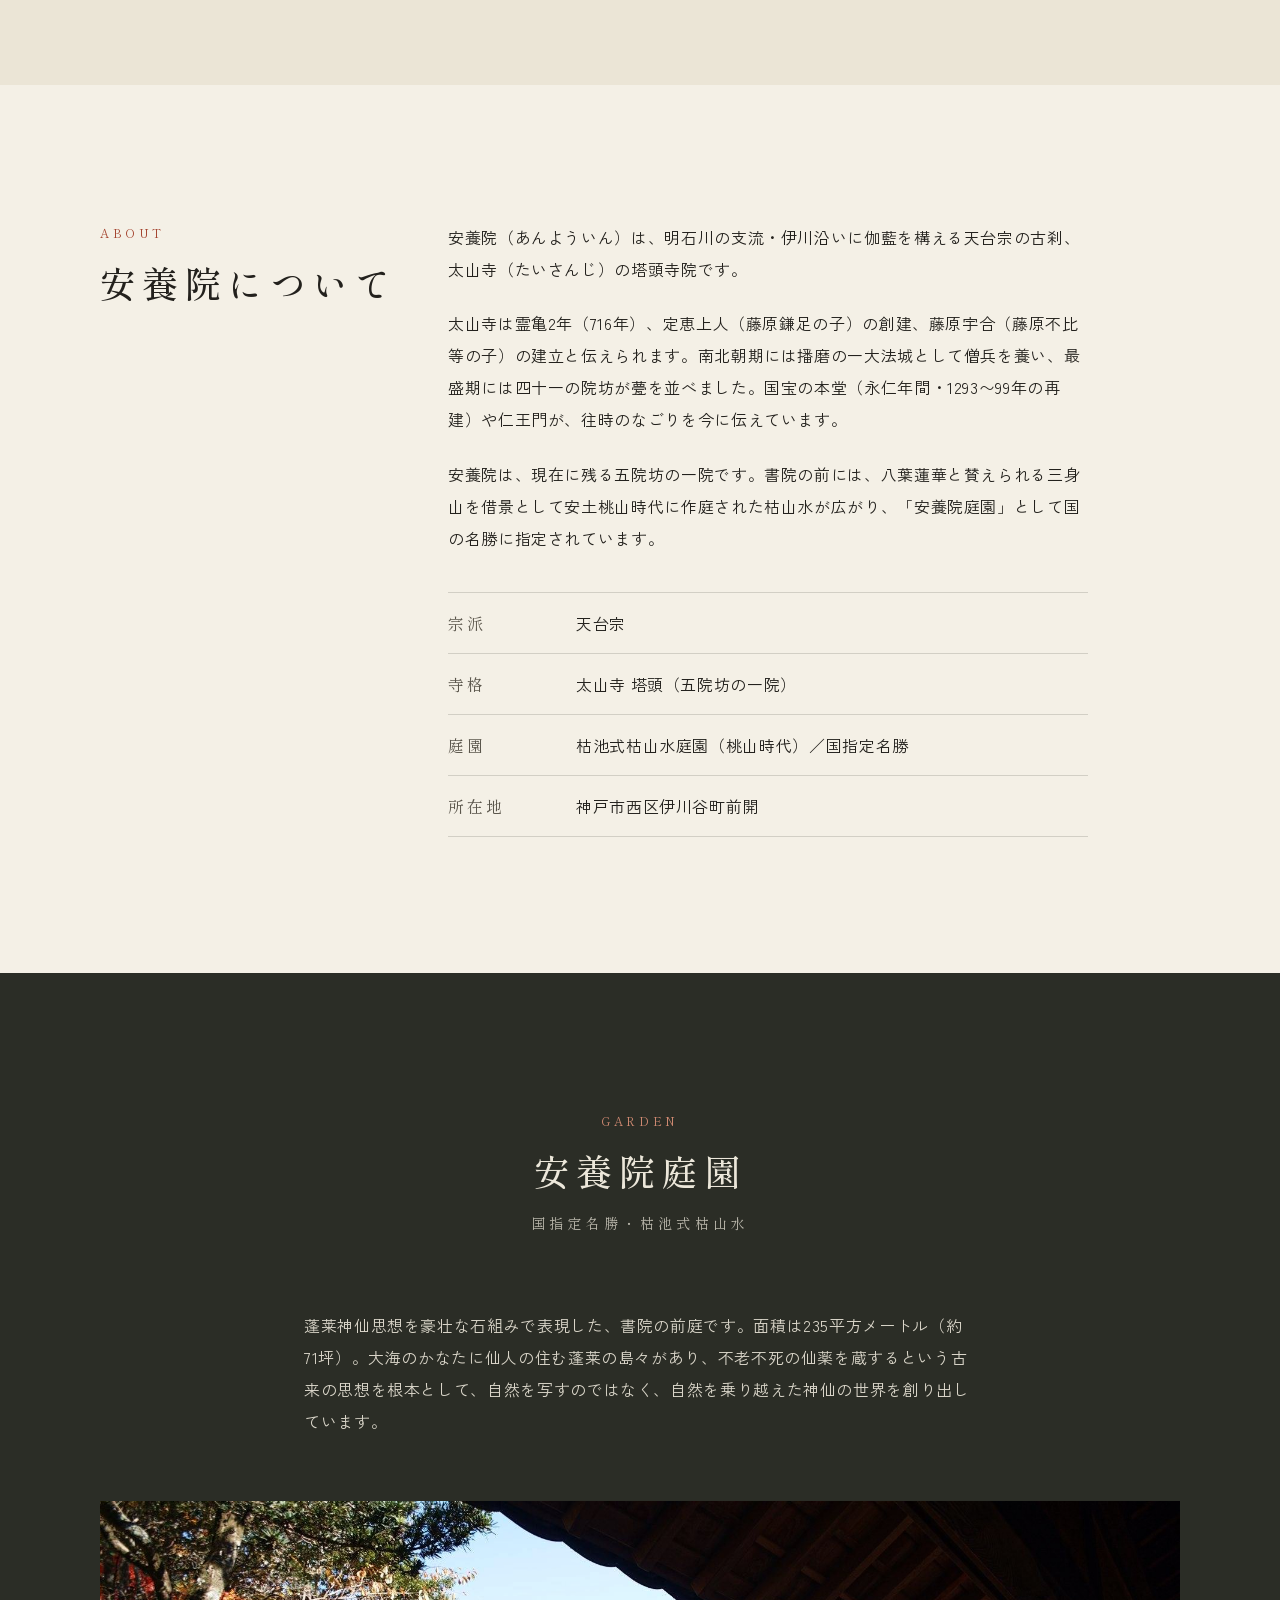
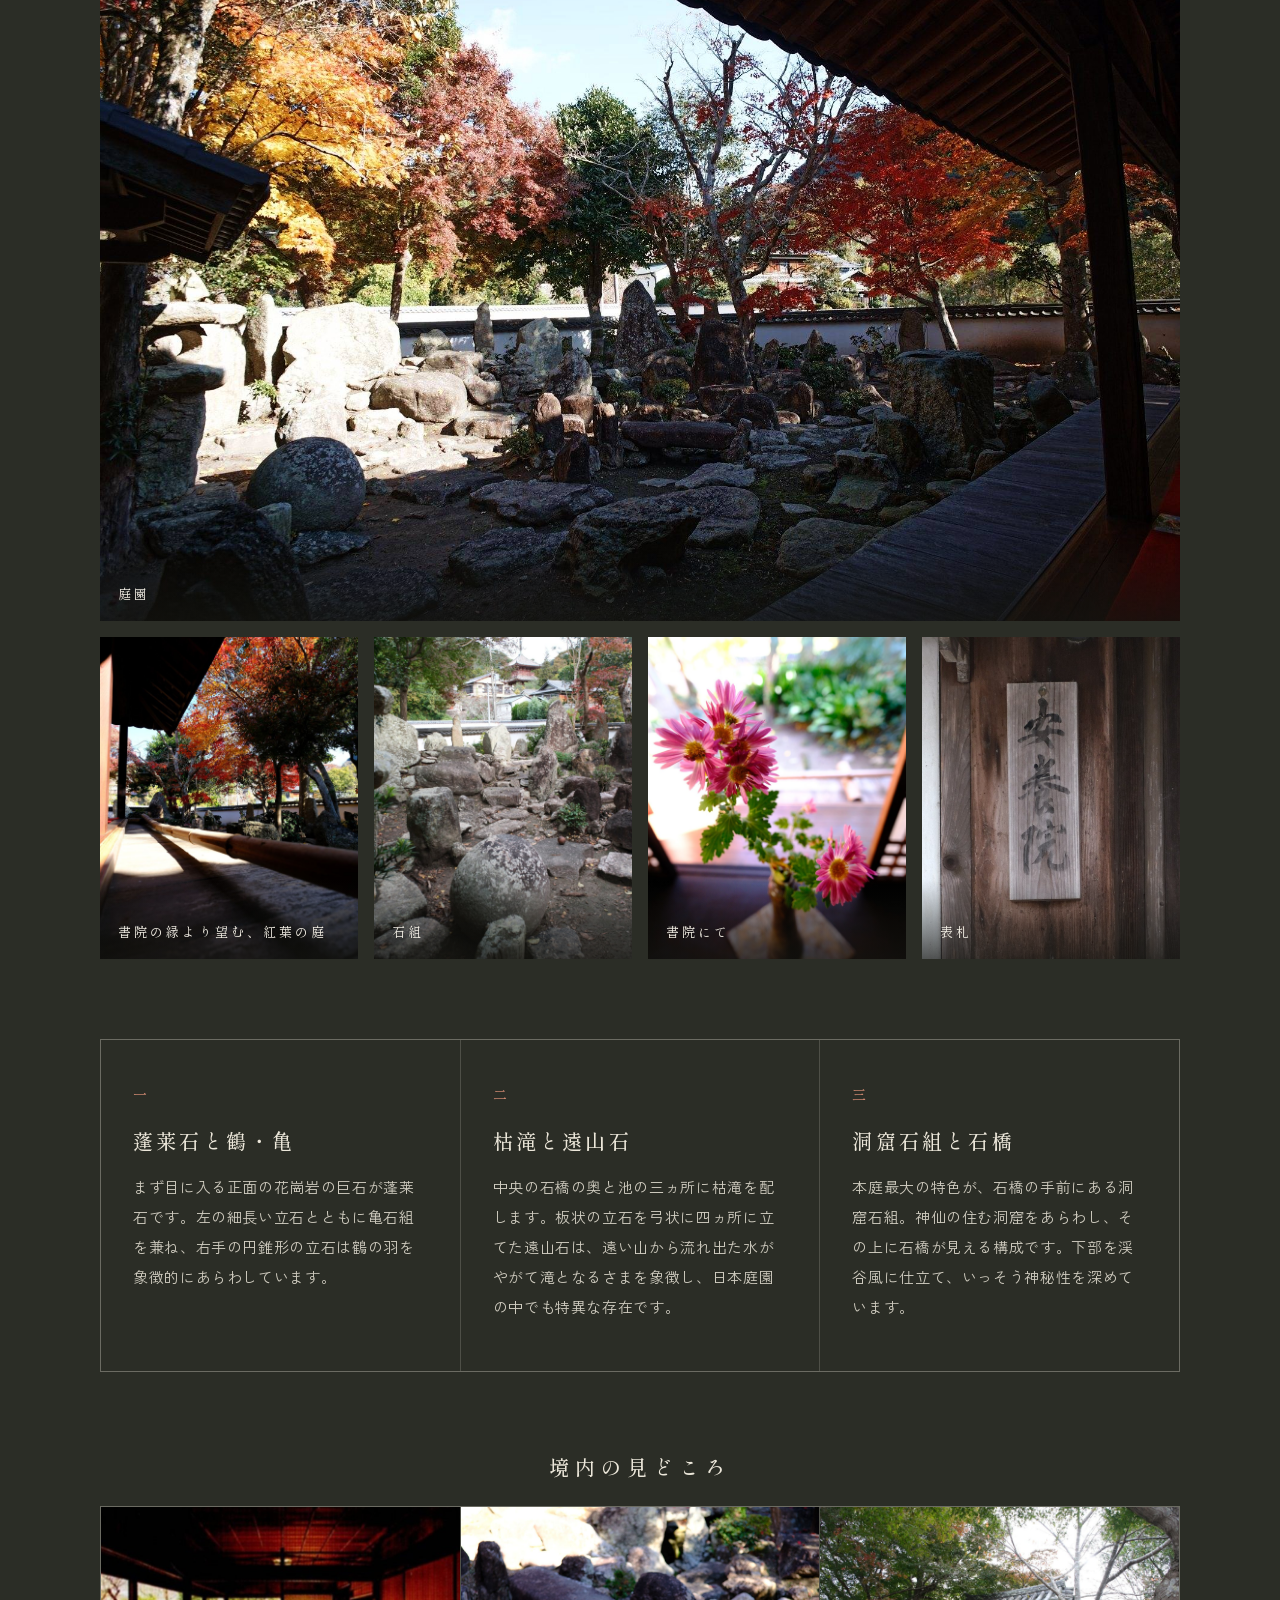
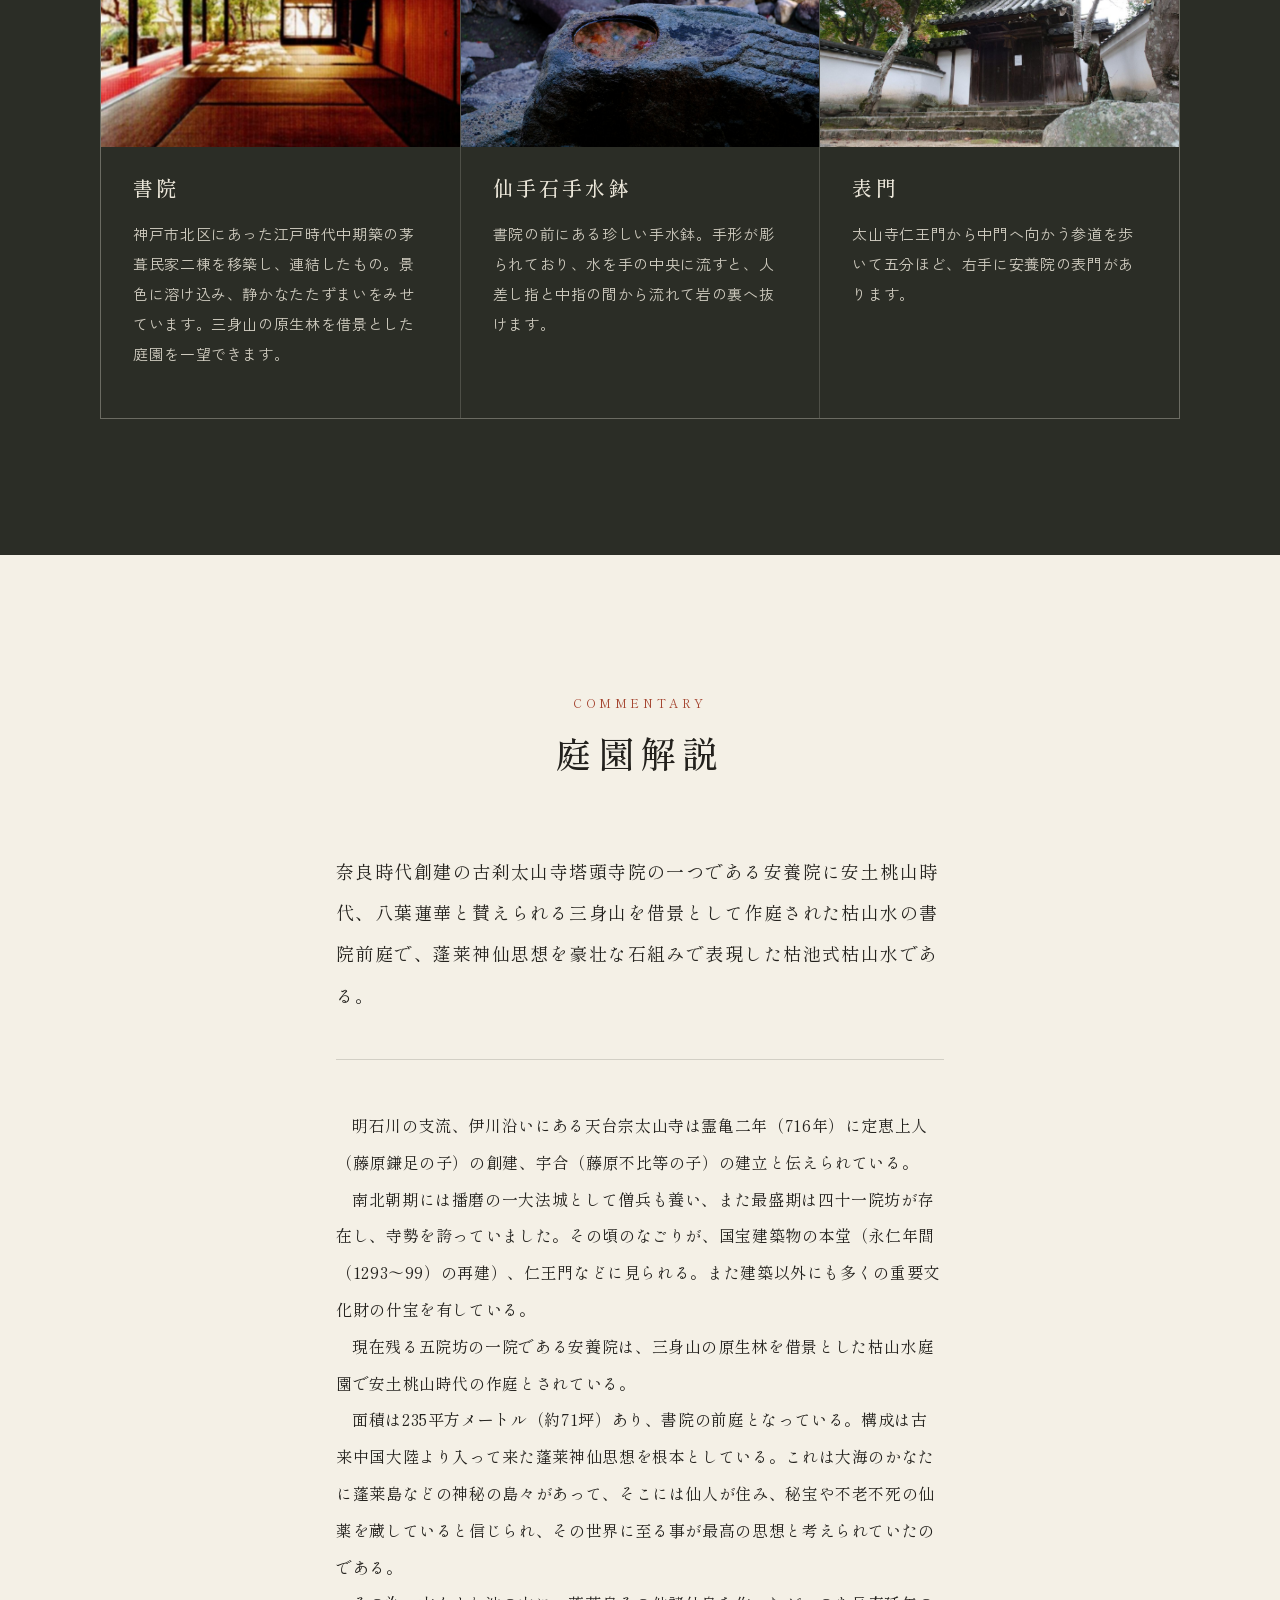
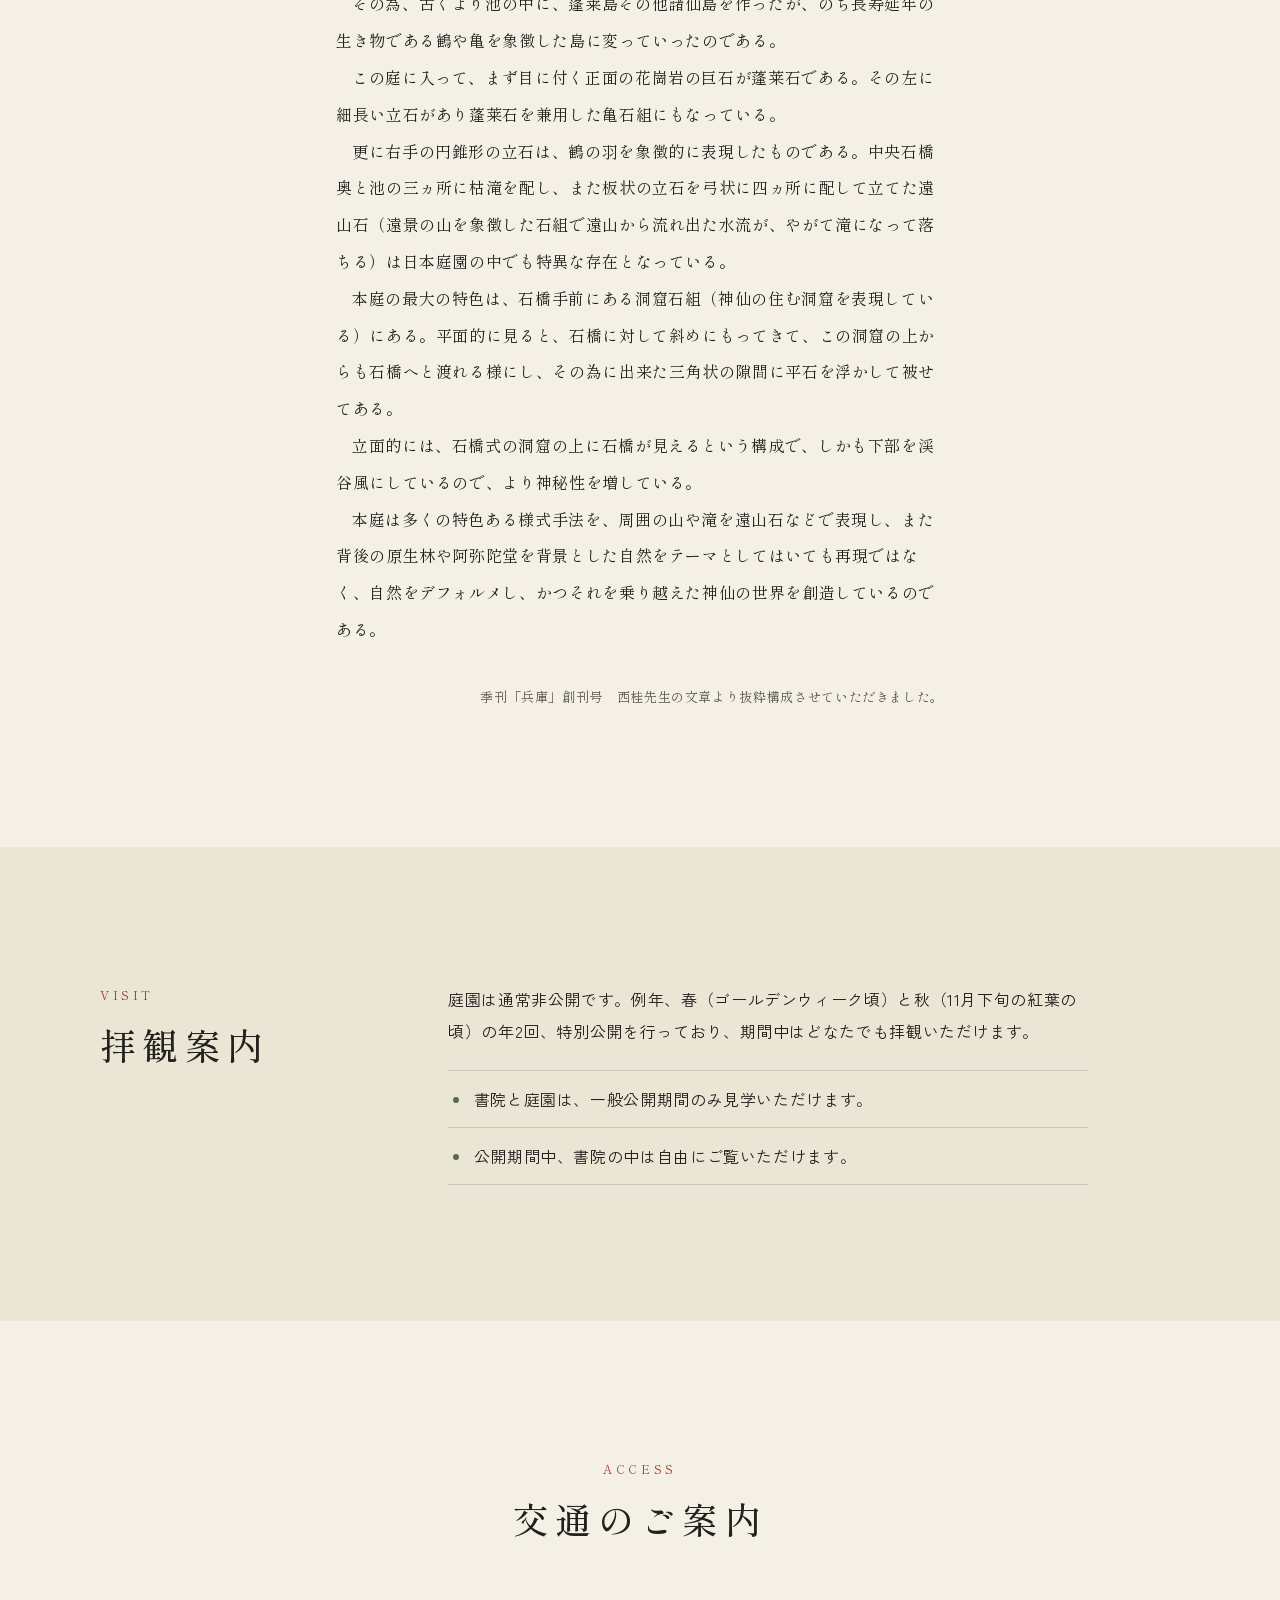
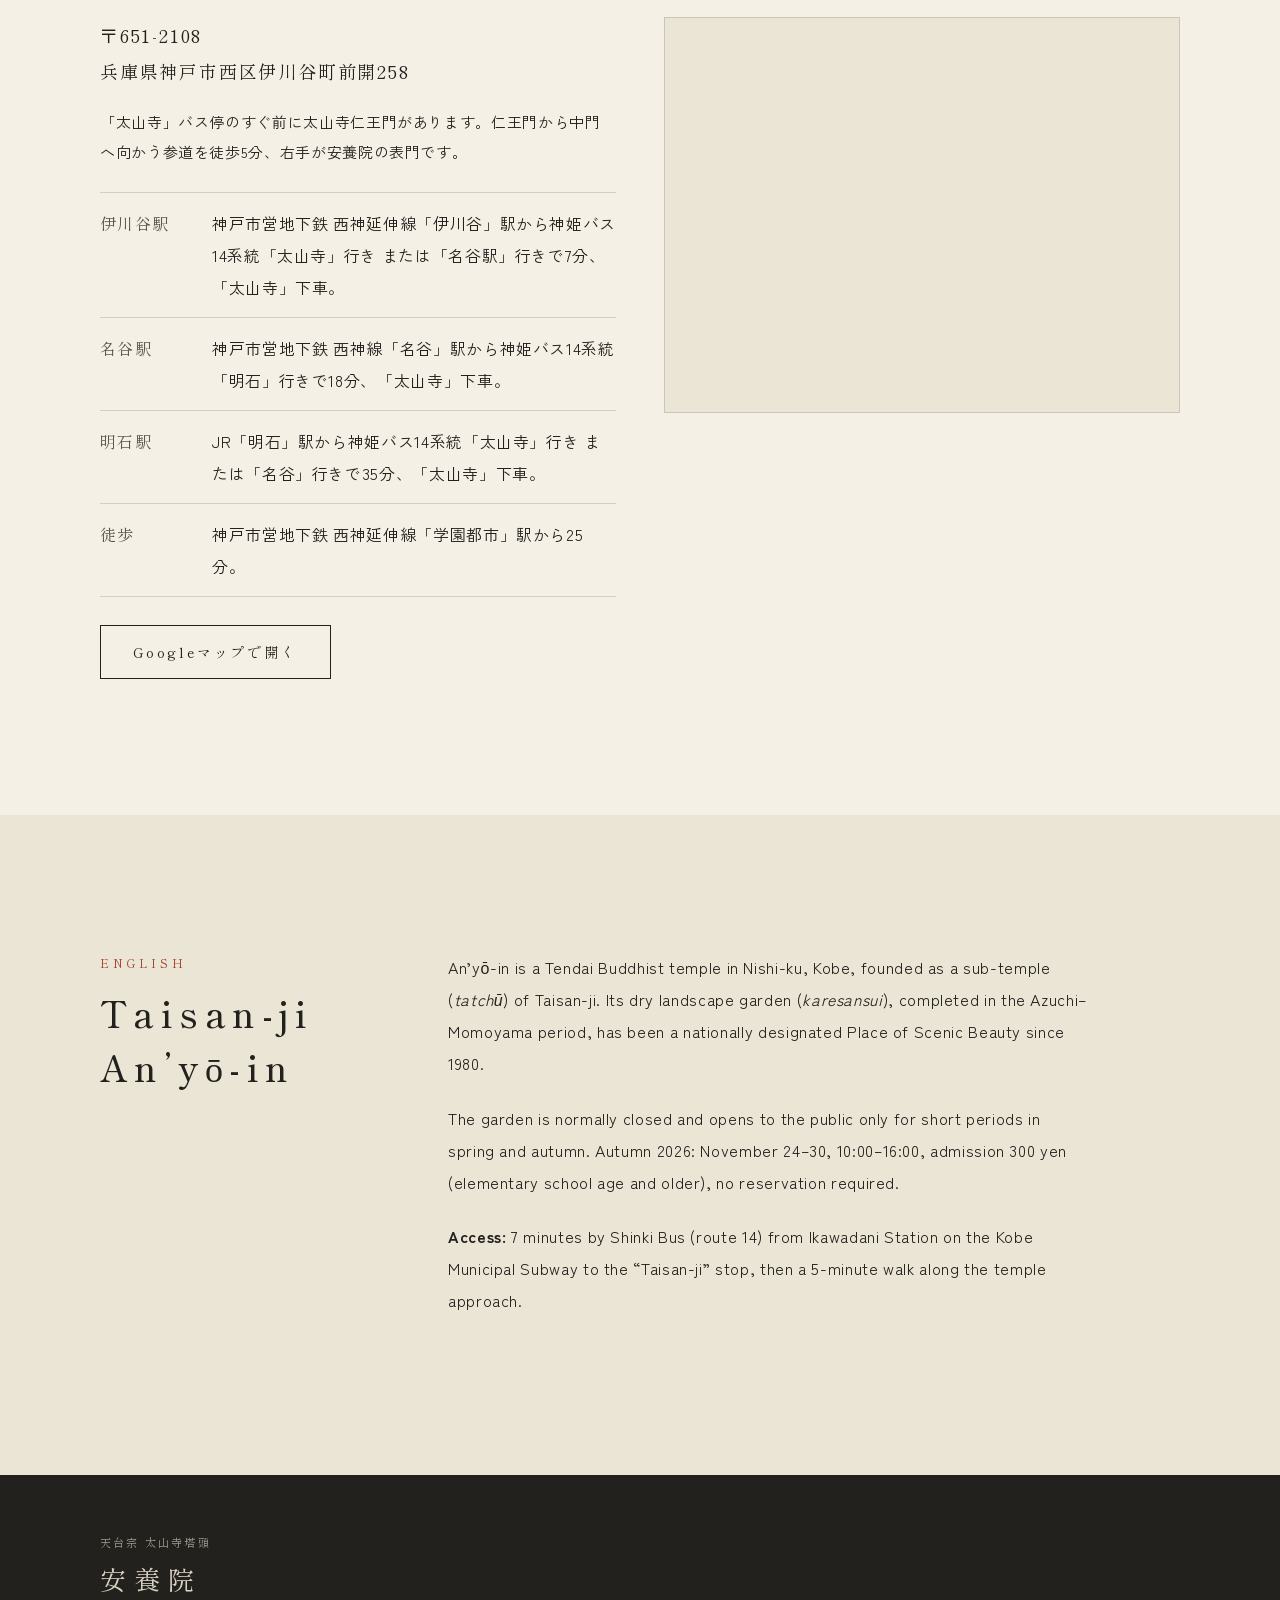
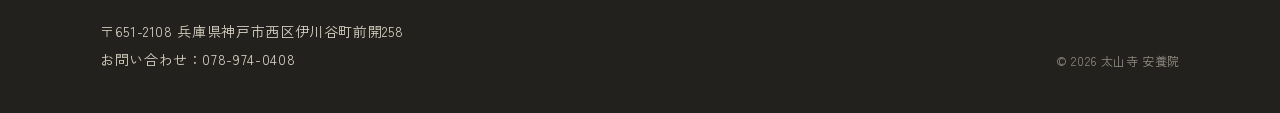
==== commit 506724ba: "庭園欄の一番右に表札の写真を追加 Co-Authored-By: Claude Fable 5.2 <noreply@anthropic.com> Claude-Session: https://cl" ====
--- a/index.html
+++ b/index.html
@@ -37,7 +37,7 @@
 <link rel="preconnect" href="https://fonts.googleapis.com">
 <link rel="preconnect" href="https://fonts.gstatic.com" crossorigin>
 <link href="https://fonts.googleapis.com/css2?family=Shippori+Mincho:wght@400;500;600&family=Zen+Kaku+Gothic+New:wght@400;500&display=swap" rel="stylesheet">
-<link rel="stylesheet" href="css/style.css?v=15">
+<link rel="stylesheet" href="css/style.css?v=16">
 </head>
 <body>
 
@@ -134,6 +134,7 @@
       <figure class="photo photo-main"><img src="images/garden-autumn.jpg" alt="書院の縁側から眺める、紅葉に彩られた安養院庭園" width="1067" height="1600" loading="lazy"><figcaption>書院の縁より望む、紅葉の庭</figcaption></figure>
       <figure class="photo"><img src="images/ishigumi.jpg" alt="丸い石と立石が並ぶ石組。土塀の向こうに太山寺の三重塔が見える" width="1067" height="1600" loading="lazy"><figcaption>石組</figcaption></figure>
       <figure class="photo photo-top"><img src="images/shoin-flower.jpg" alt="書院の窓辺に生けられた花" width="1067" height="1600" loading="lazy"><figcaption>書院にて</figcaption></figure>
+      <figure class="photo"><img src="images/hyosatsu.jpg" alt="表門に掛かる「安養院」と墨書きされた木の表札" width="1600" height="1067" loading="lazy"><figcaption>表札</figcaption></figure>
     </div>
 
     <div class="garden-grid">
--- a/css/style.css
+++ b/css/style.css
@@ -105,7 +105,7 @@
 .garden-lead { max-width: 42em; margin: 0 auto clamp(40px, 6vw, 64px); opacity: .9; }
 .sub-head { margin: clamp(48px, 7vw, 80px) 0 24px; text-align: center; font-size: 20px; letter-spacing: .3em; }
 .credit { margin: 28px 0 0; font-size: 12px; opacity: .6; text-align: right; }
-.photos { display: grid; grid-template-columns: repeat(3, 1fr); gap: 16px; margin-bottom: clamp(48px, 7vw, 80px); }
+.photos { display: grid; grid-template-columns: repeat(4, 1fr); gap: 16px; margin-bottom: clamp(48px, 7vw, 80px); }
 .photo { margin: 0; position: relative; overflow: hidden; aspect-ratio: 4 / 5; background: #33362d; }
 .photo img { position: absolute; inset: 0; width: 100%; height: 100%; max-width: none; object-fit: cover; object-position: 50% 50%; }
 .photo-top img { object-position: 50% 30%; }
@@ -192,6 +192,6 @@
   .two-col, .access-grid { grid-template-columns: 1fr; gap: 28px; }
   .garden-grid { grid-template-columns: 1fr; }
   .photos { grid-template-columns: 1fr 1fr; gap: 10px; }
-  .photo-main { grid-column: 1 / -1; }
+  /* スマホでは全景の下に4枚を2枚ずつ並べる */
   .facts > div, .notice-list > div { grid-template-columns: 5.5em 1fr; }
 }
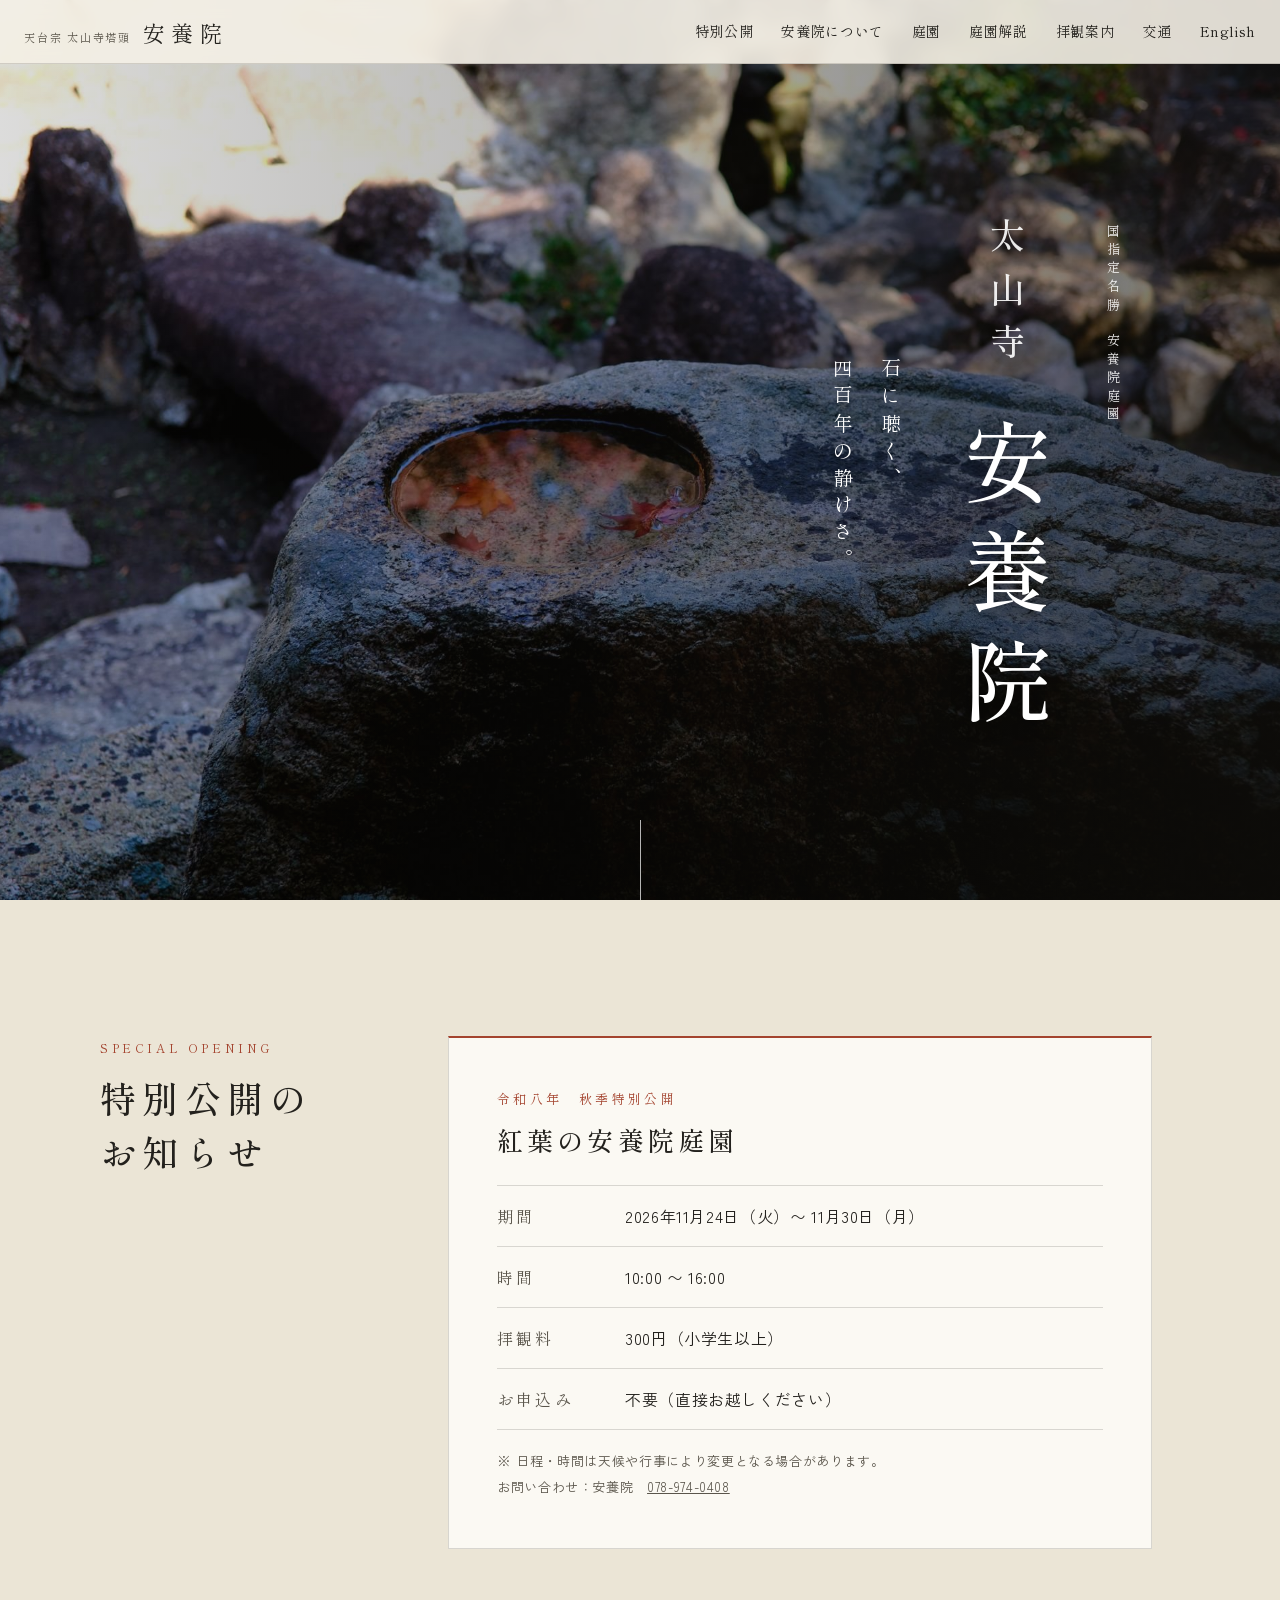
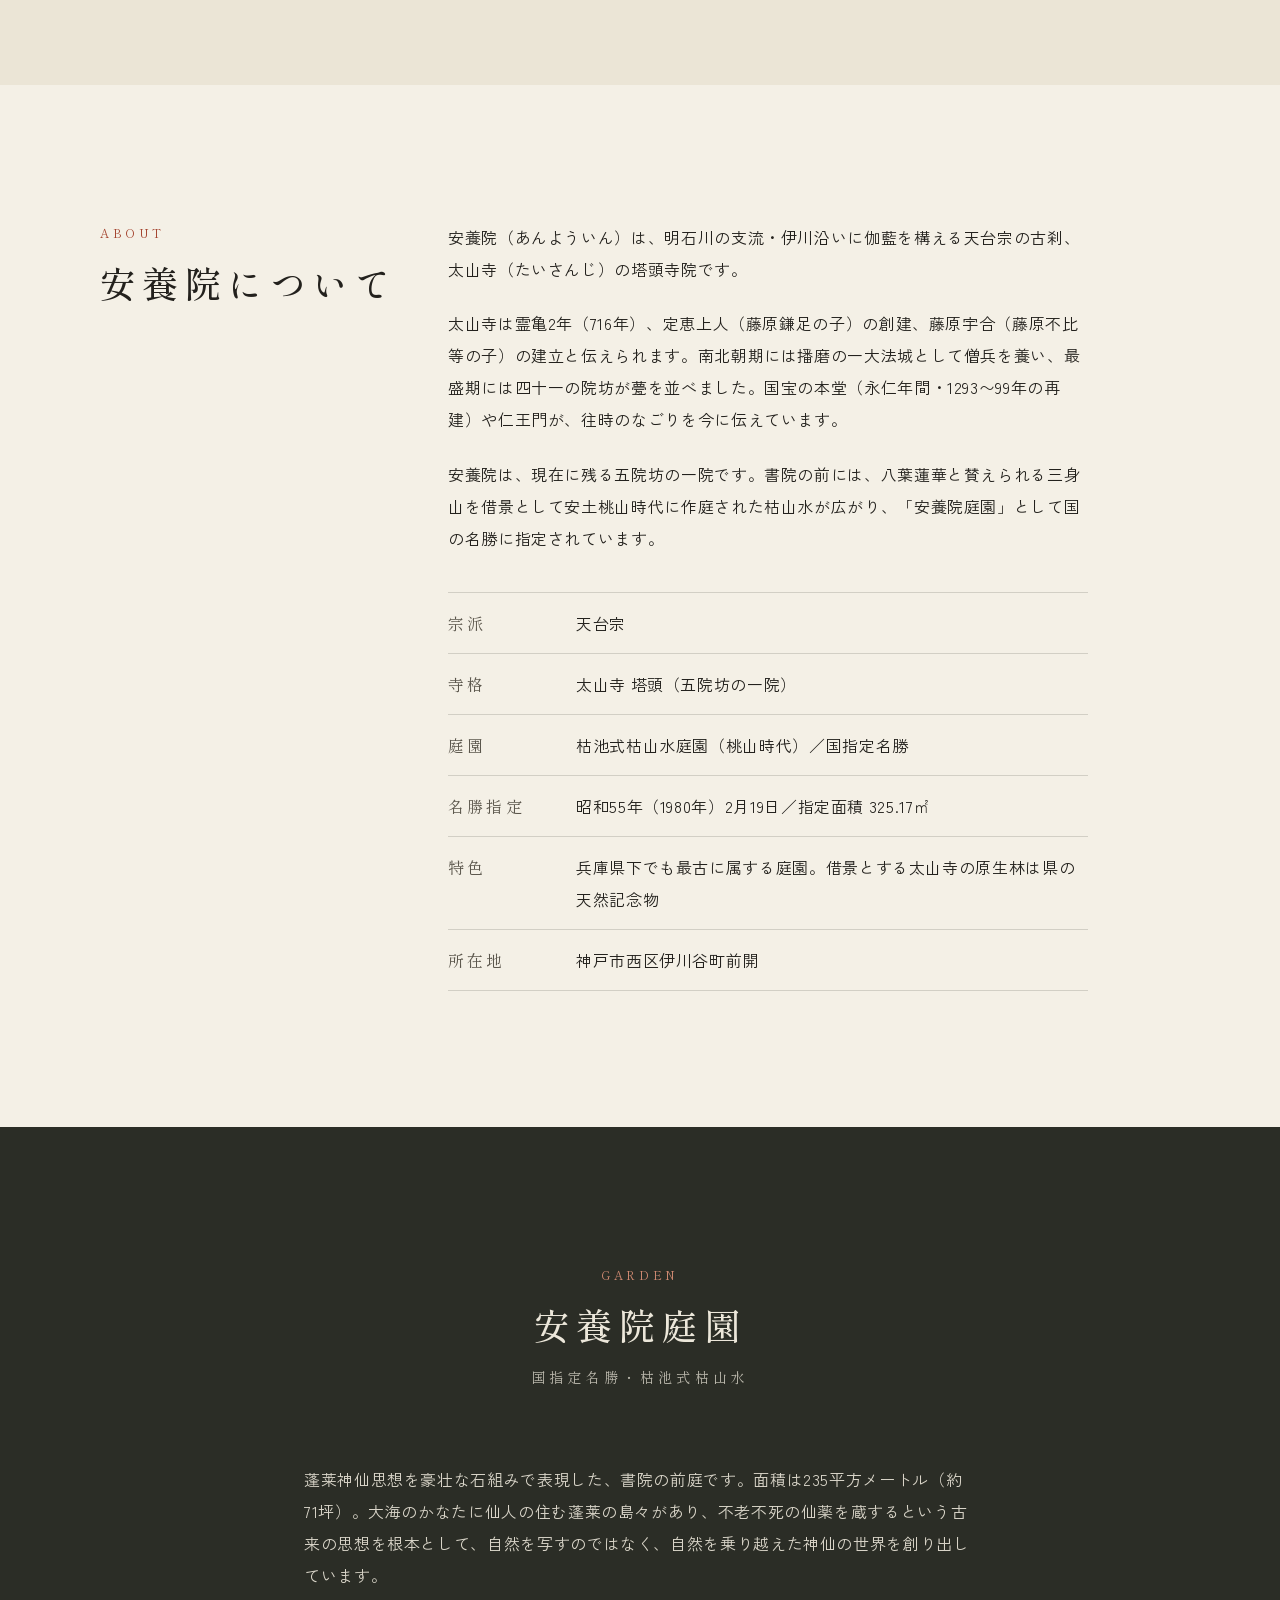
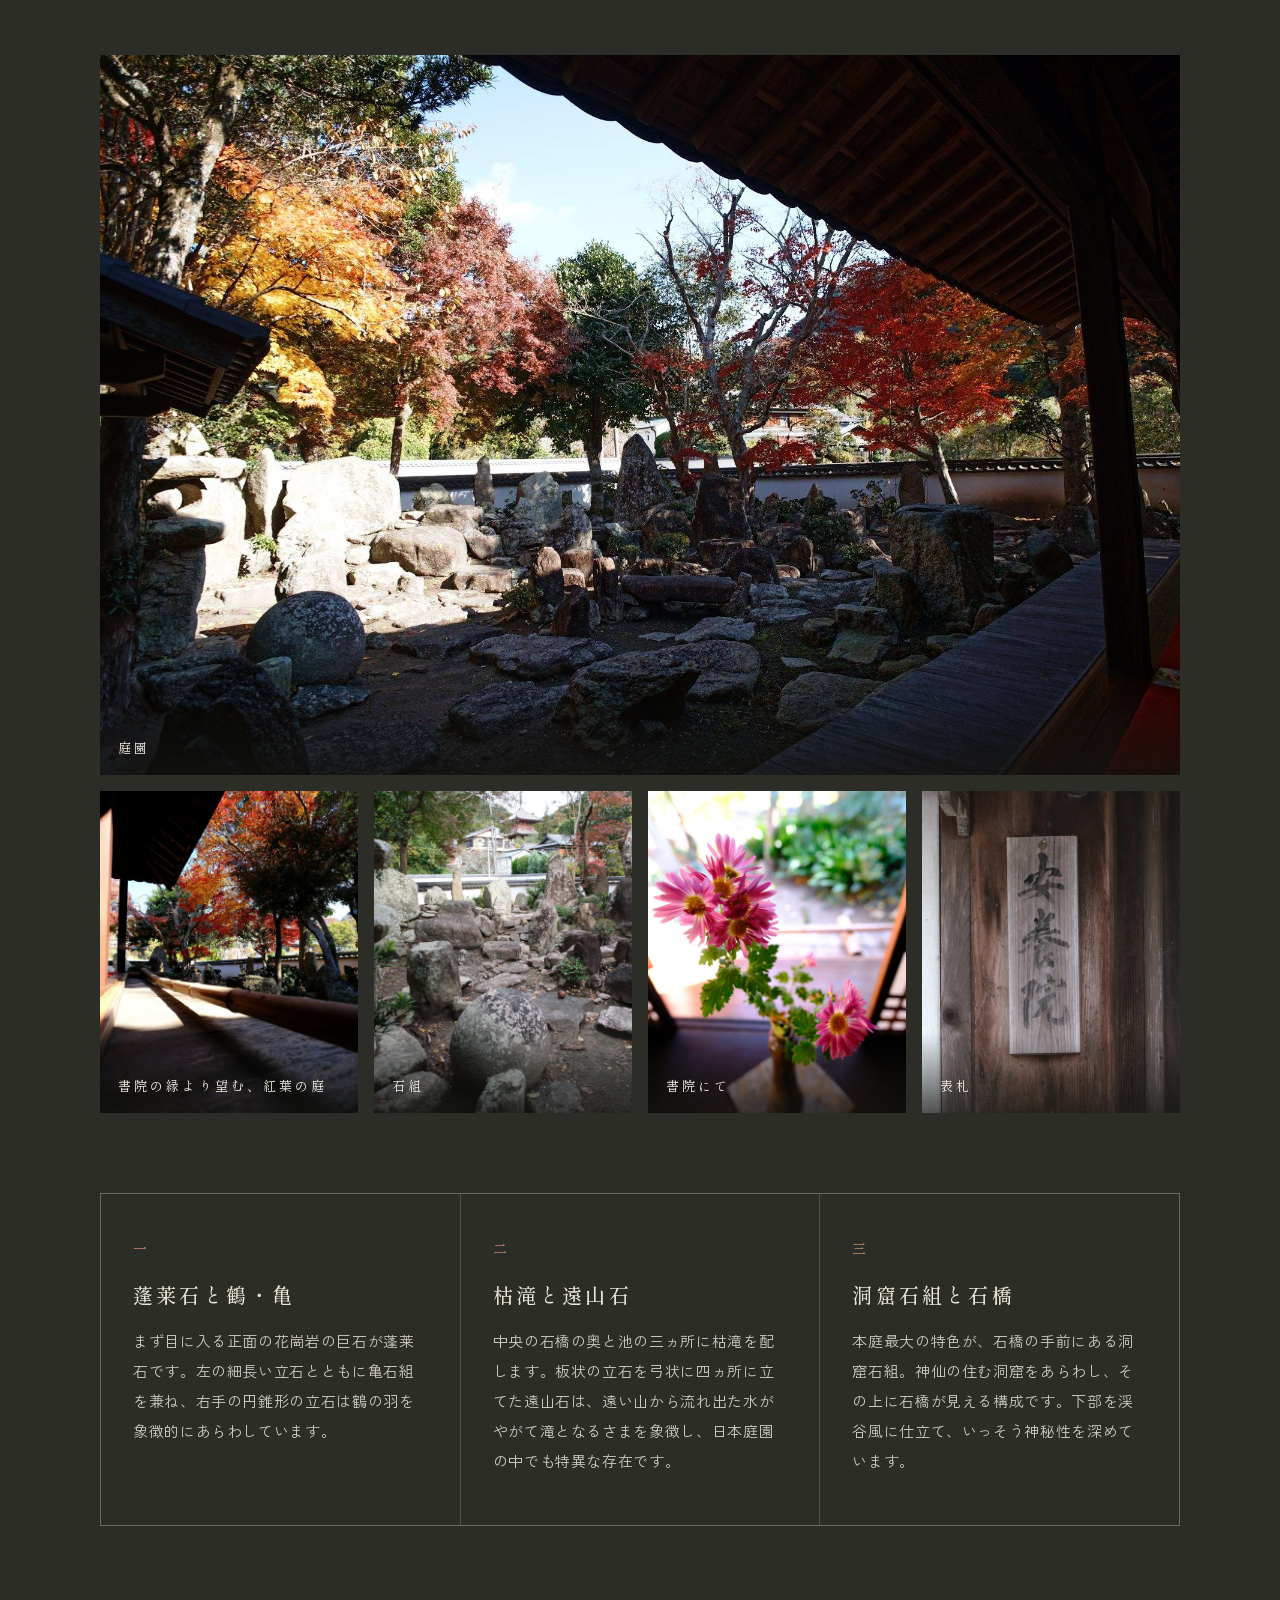
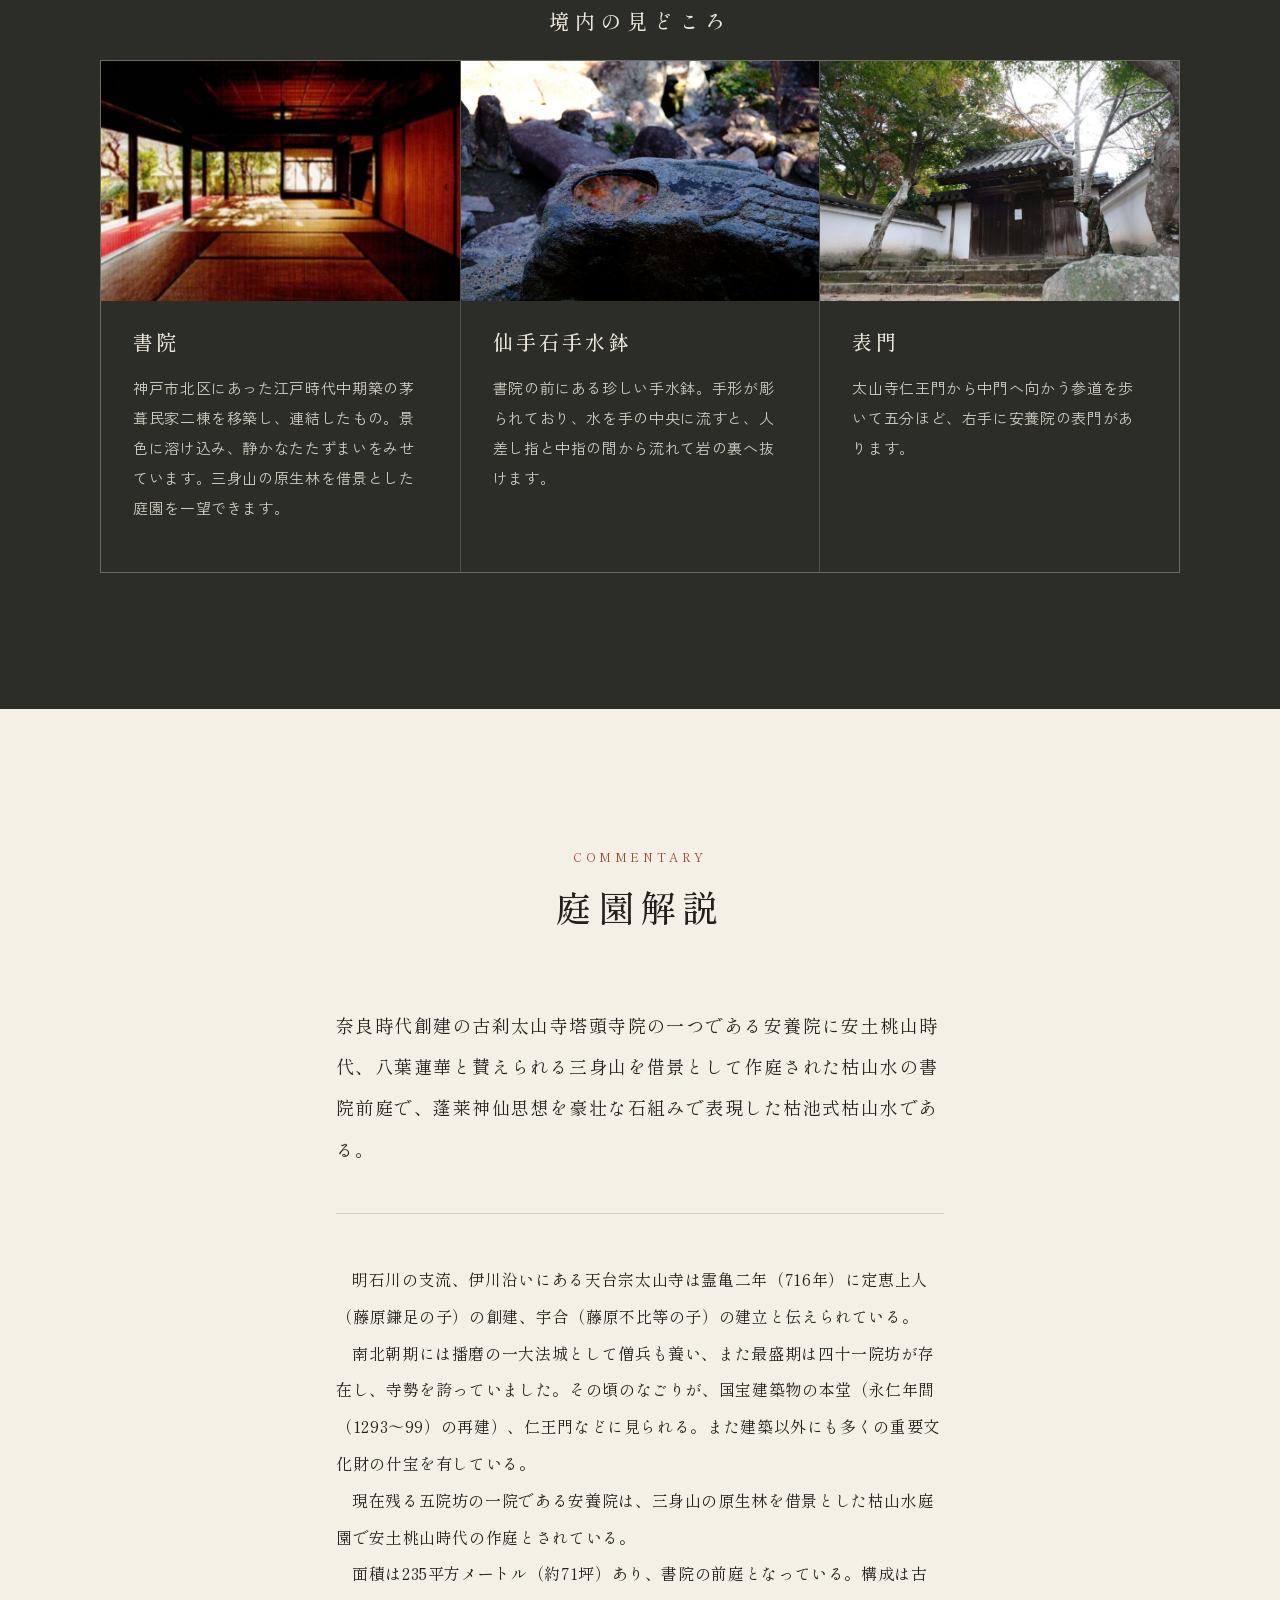
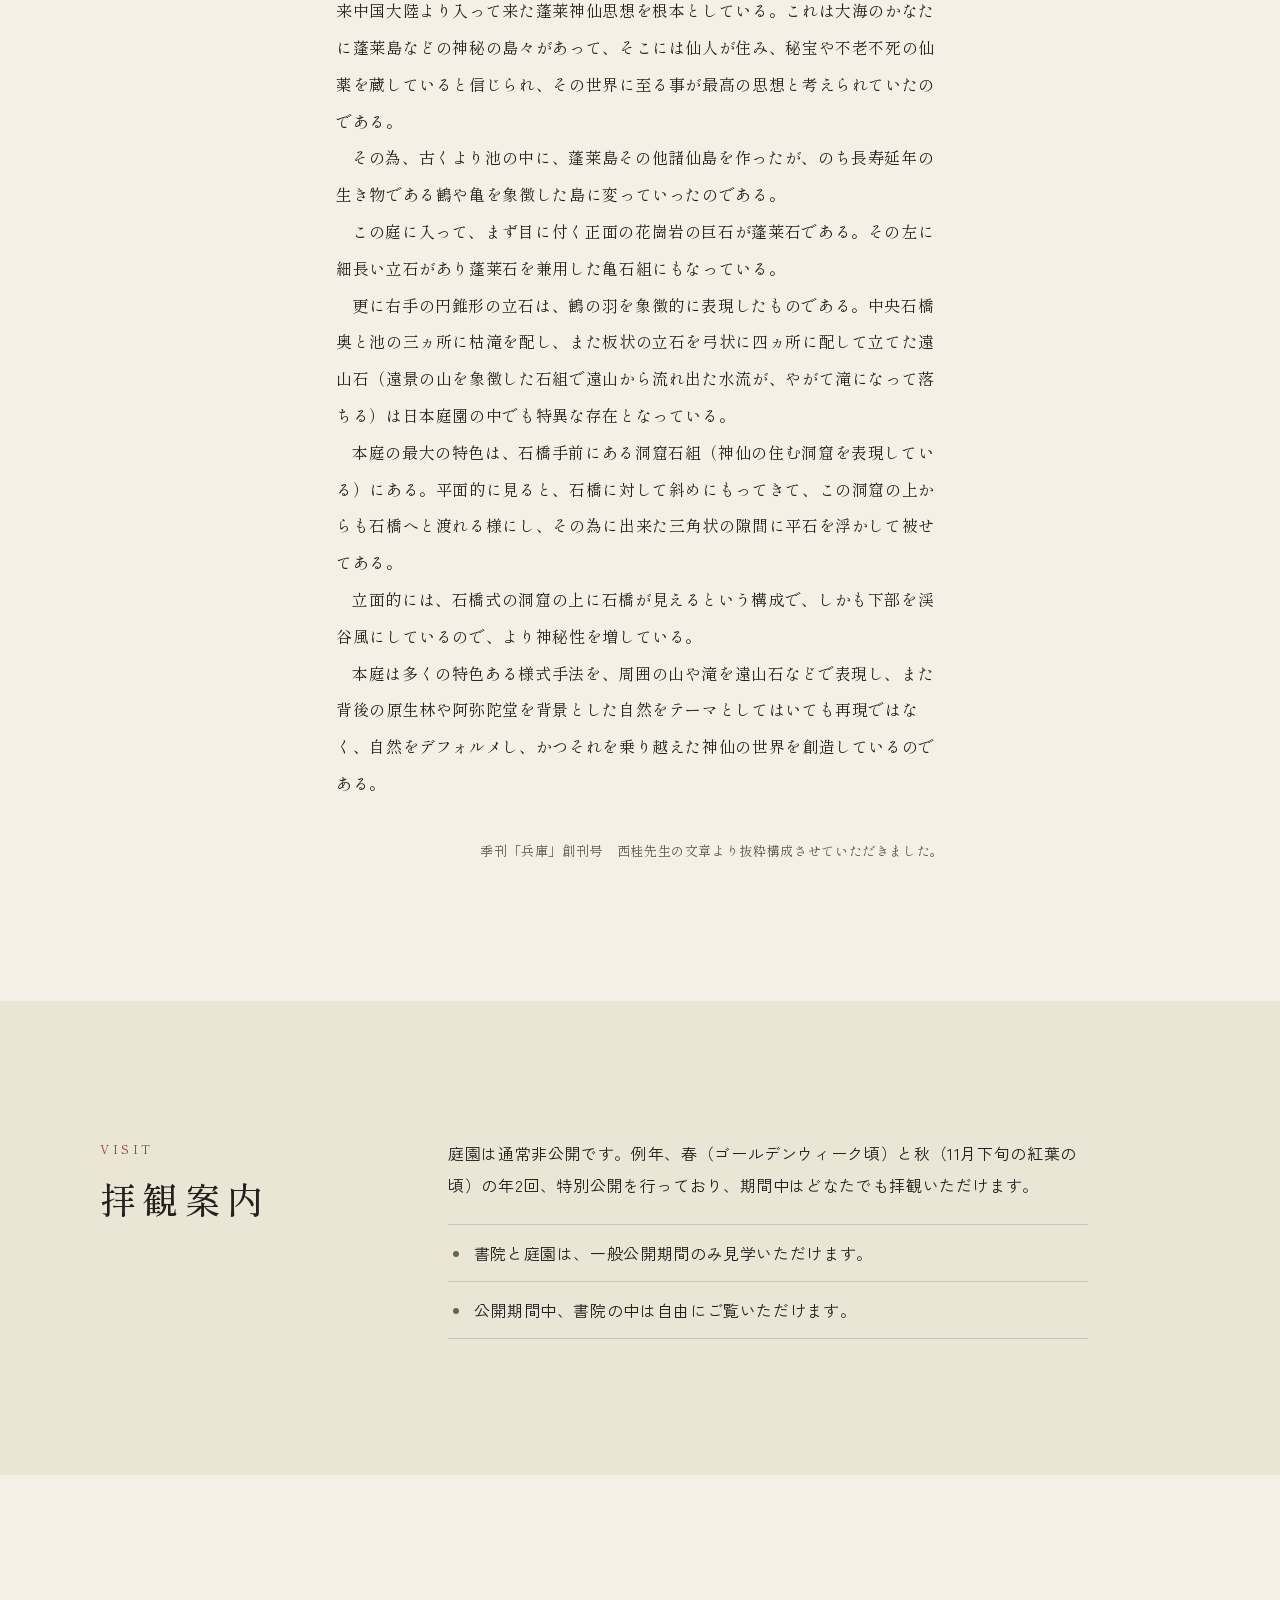
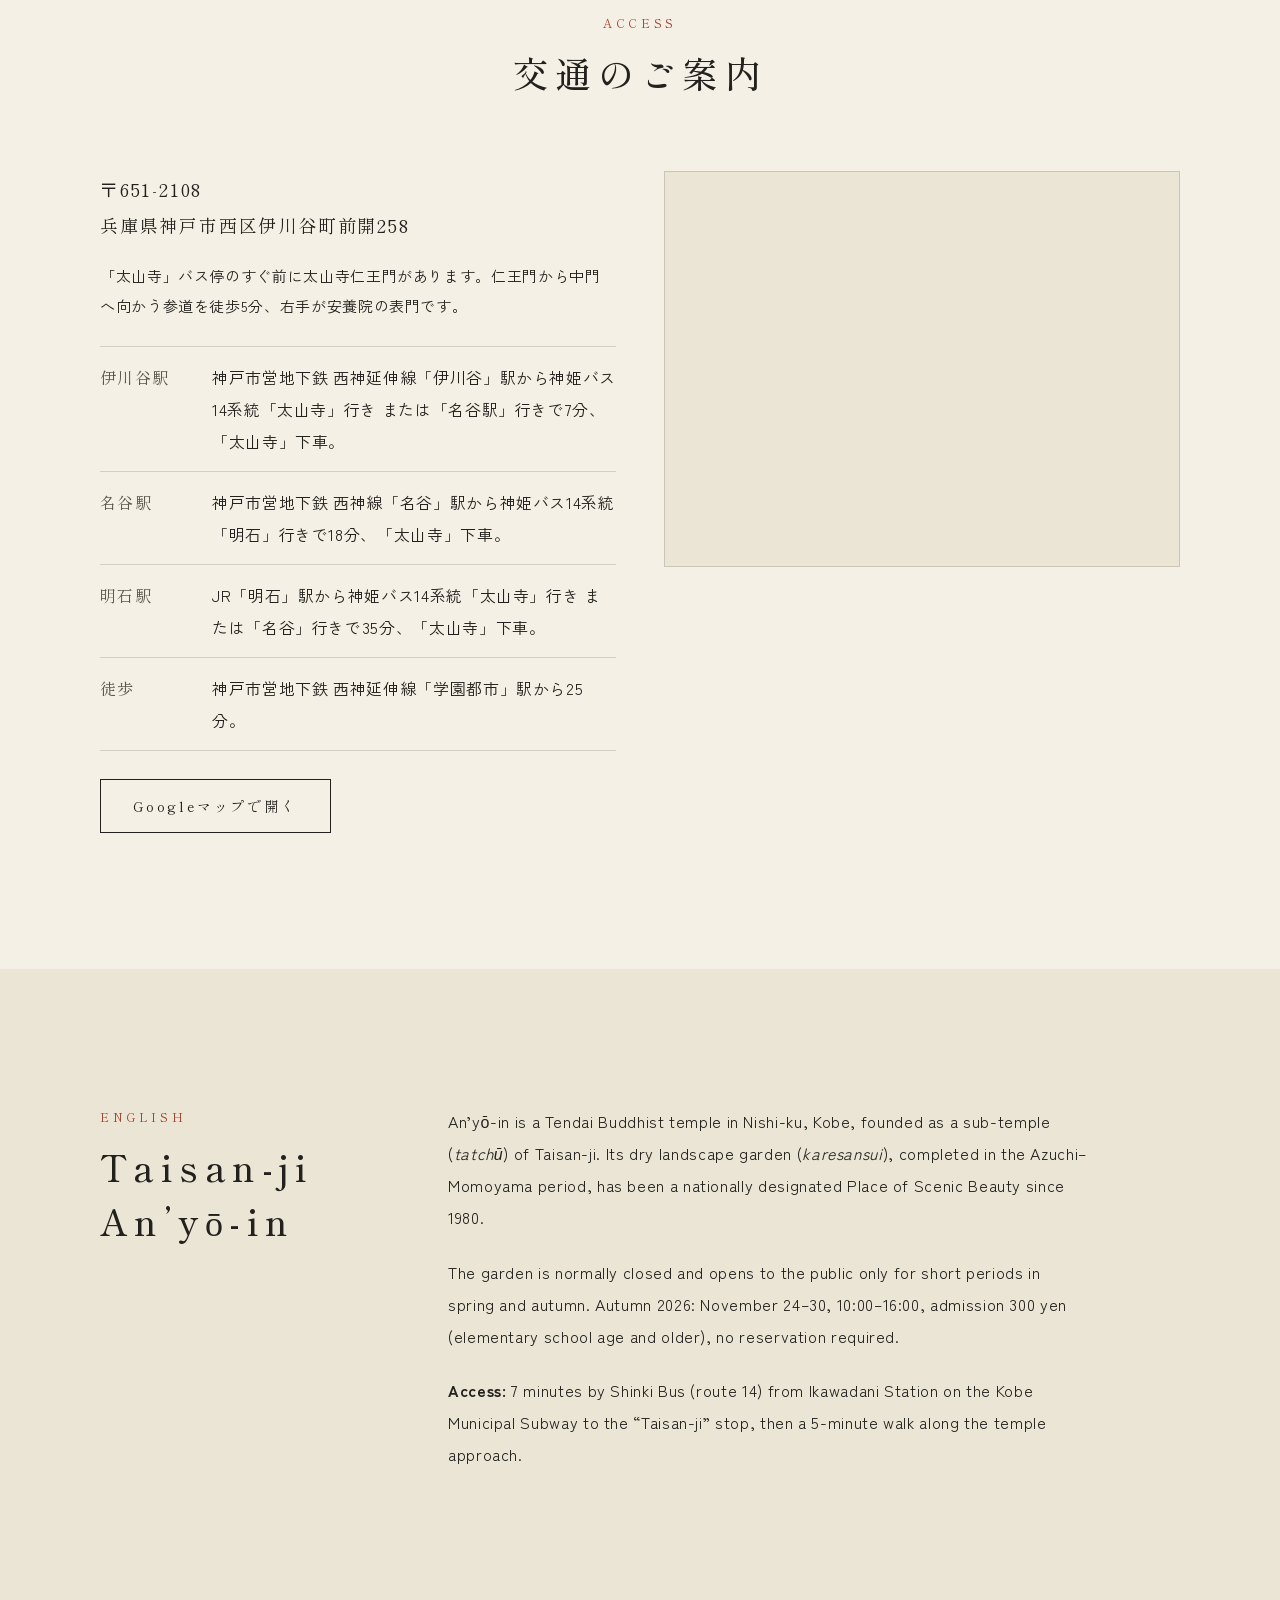
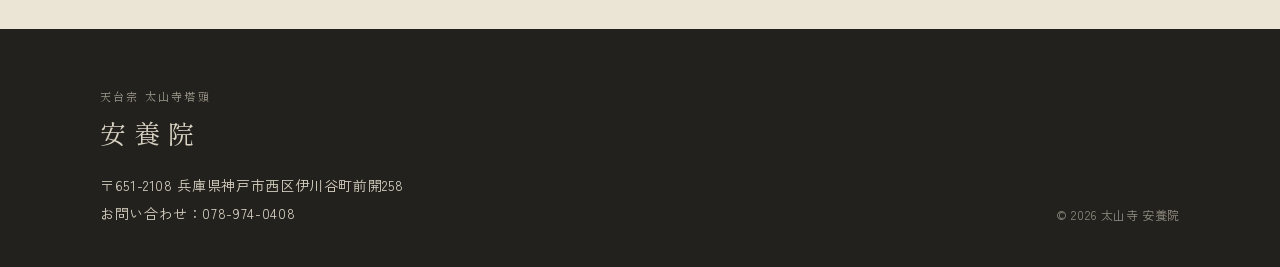
==== commit a62b200c: "説明板の内容（指定年月日・指定面積・特色）を一覧表に追加 Co-Authored-By: Claude Fable 5.2 <noreply@anthropic.com> Claude-Session" ====
--- a/index.html
+++ b/index.html
@@ -112,6 +112,8 @@
         <div><dt>宗派</dt><dd>天台宗</dd></div>
         <div><dt>寺格</dt><dd>太山寺 塔頭（五院坊の一院）</dd></div>
         <div><dt>庭園</dt><dd>枯池式枯山水庭園（桃山時代）／国指定名勝</dd></div>
+        <div><dt>名勝指定</dt><dd>昭和55年（1980年）2月19日／指定面積 325.17㎡</dd></div>
+        <div><dt>特色</dt><dd>兵庫県下でも最古に属する庭園。借景とする太山寺の原生林は県の天然記念物</dd></div>
         <div><dt>所在地</dt><dd>神戸市西区伊川谷町前開</dd></div>
       </dl>
     </div>
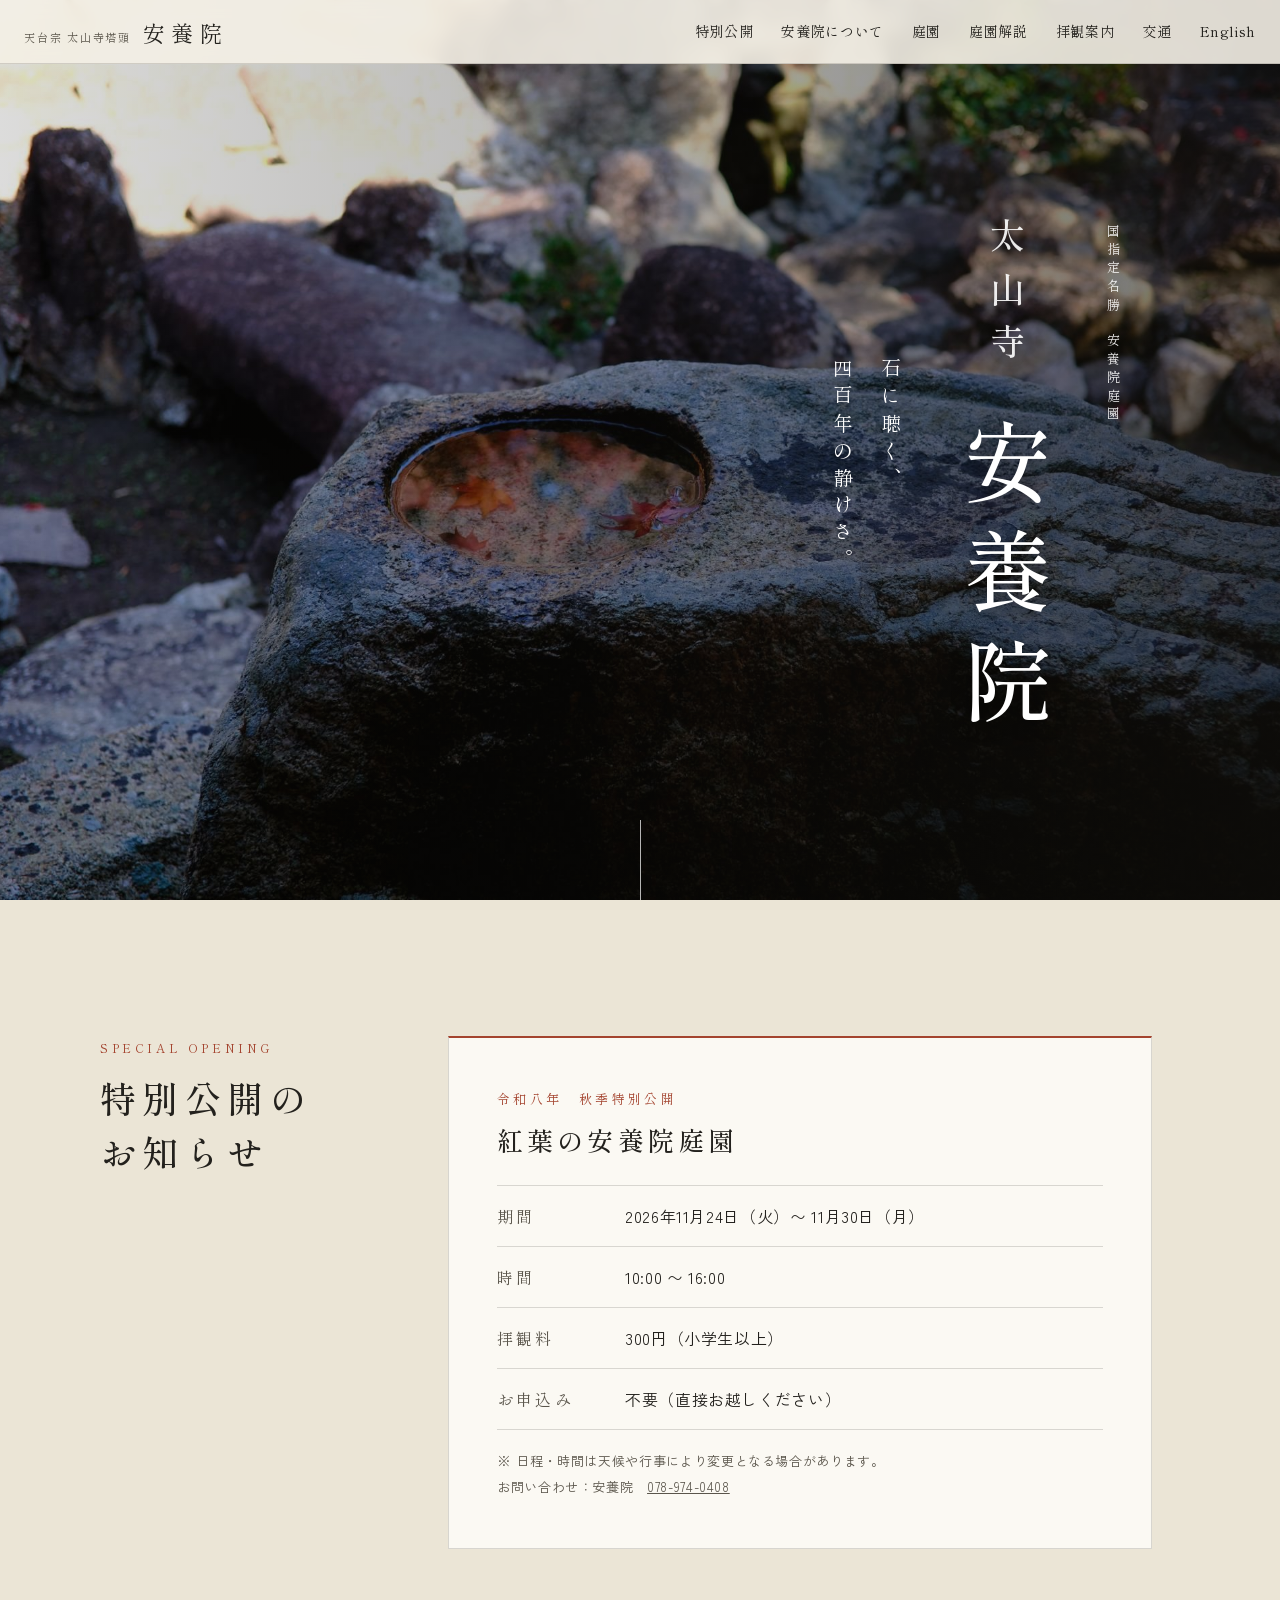
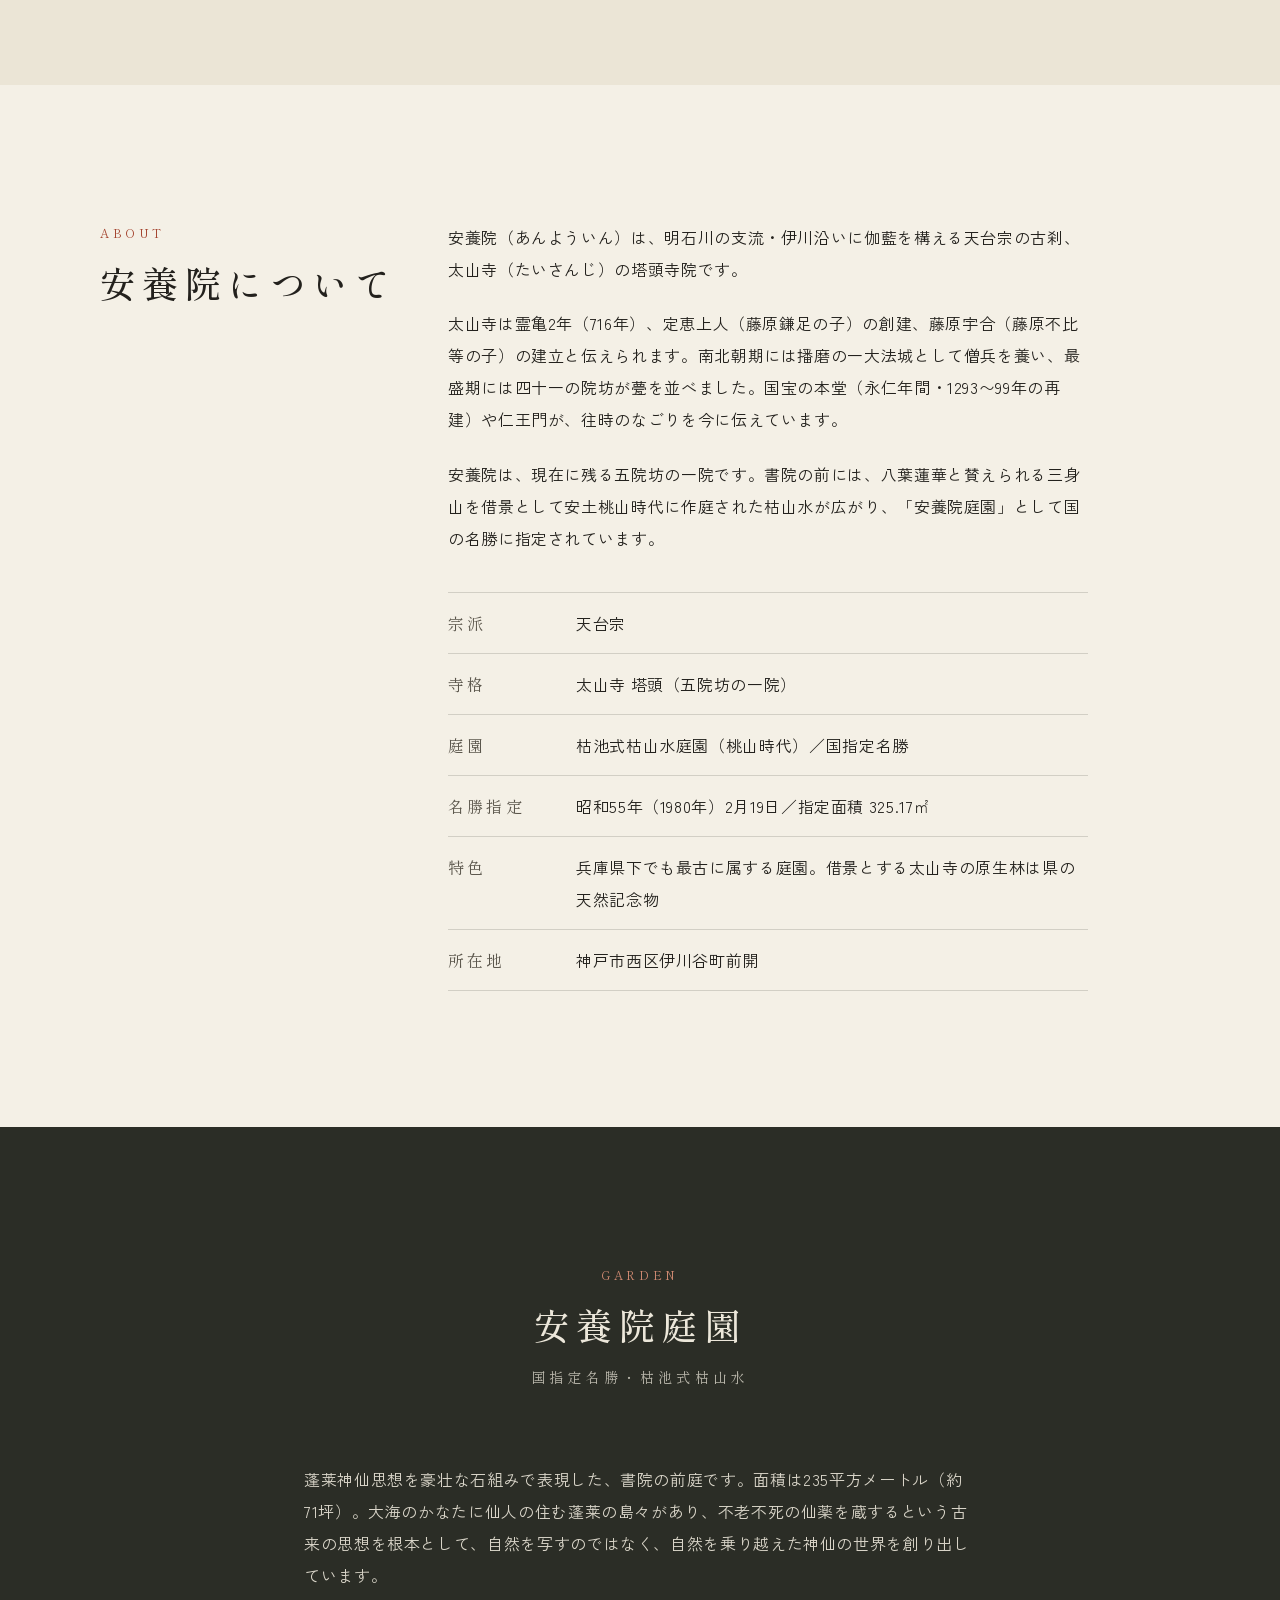
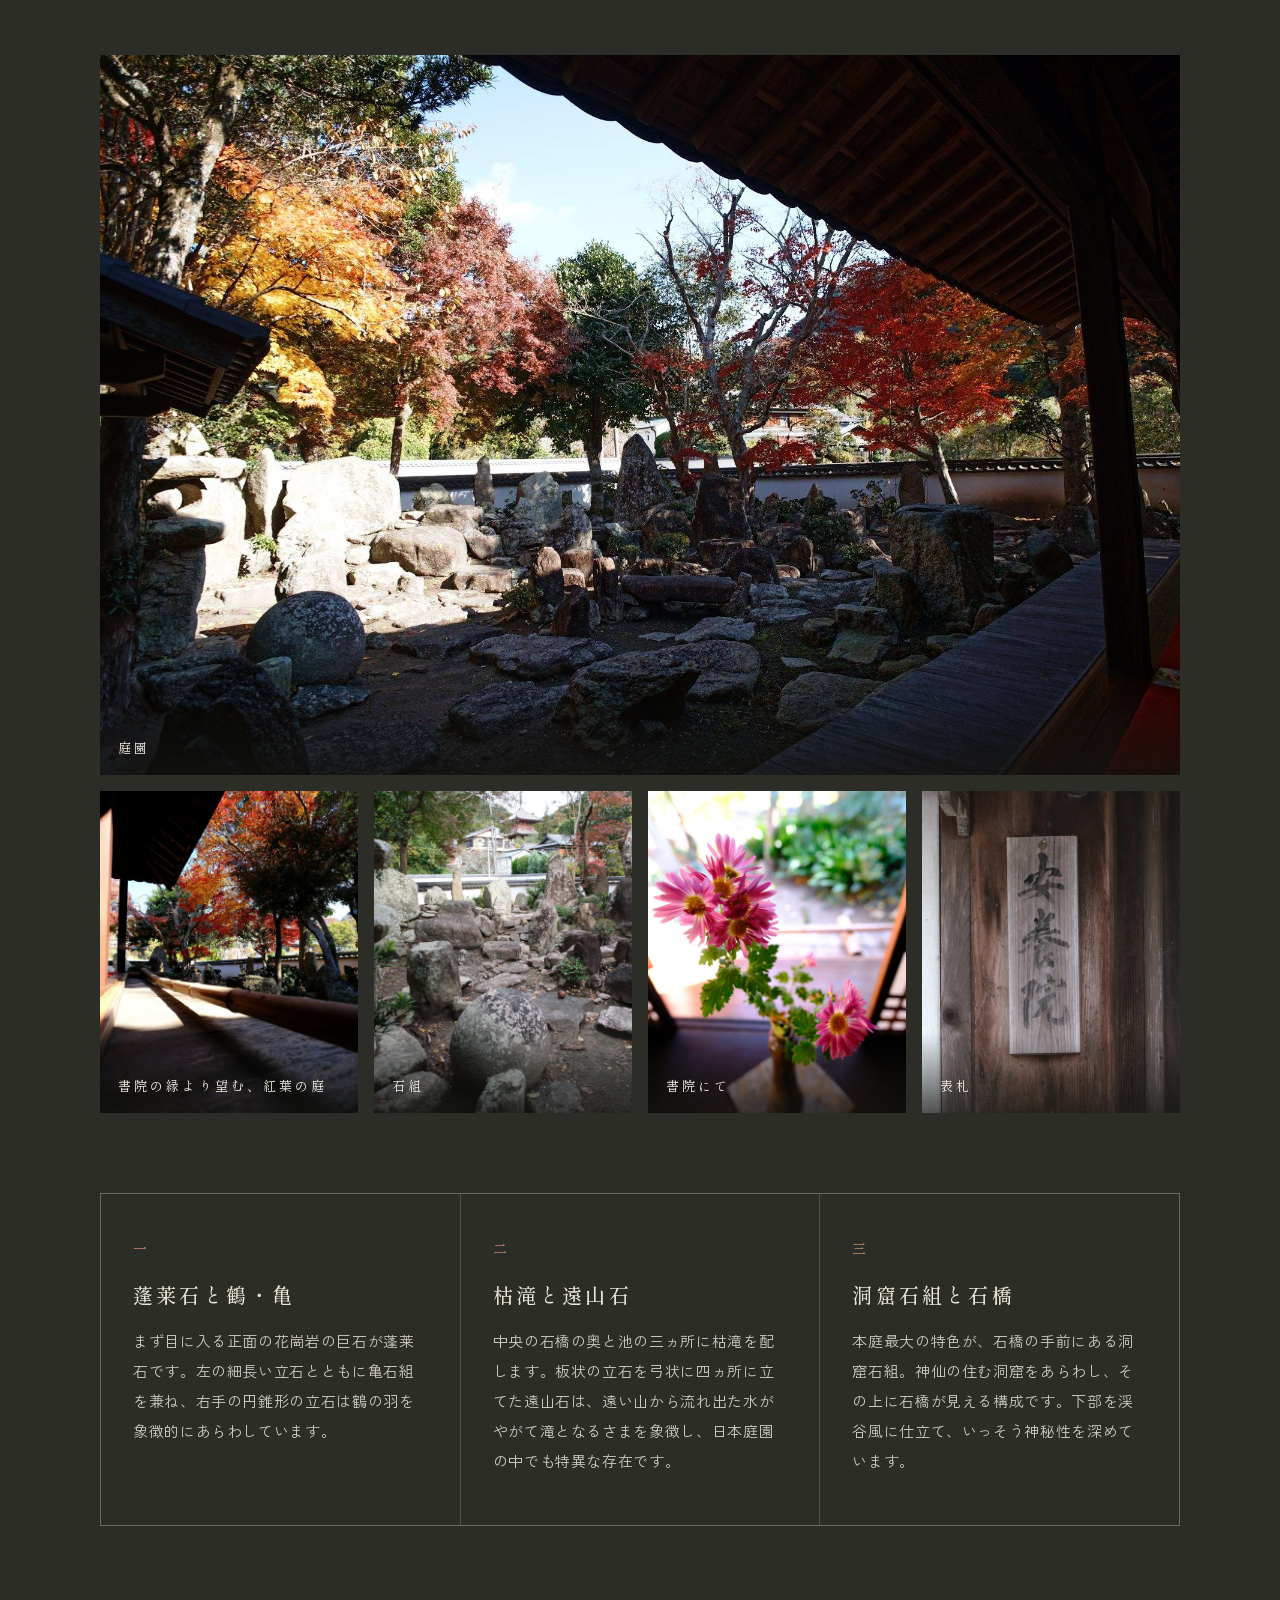
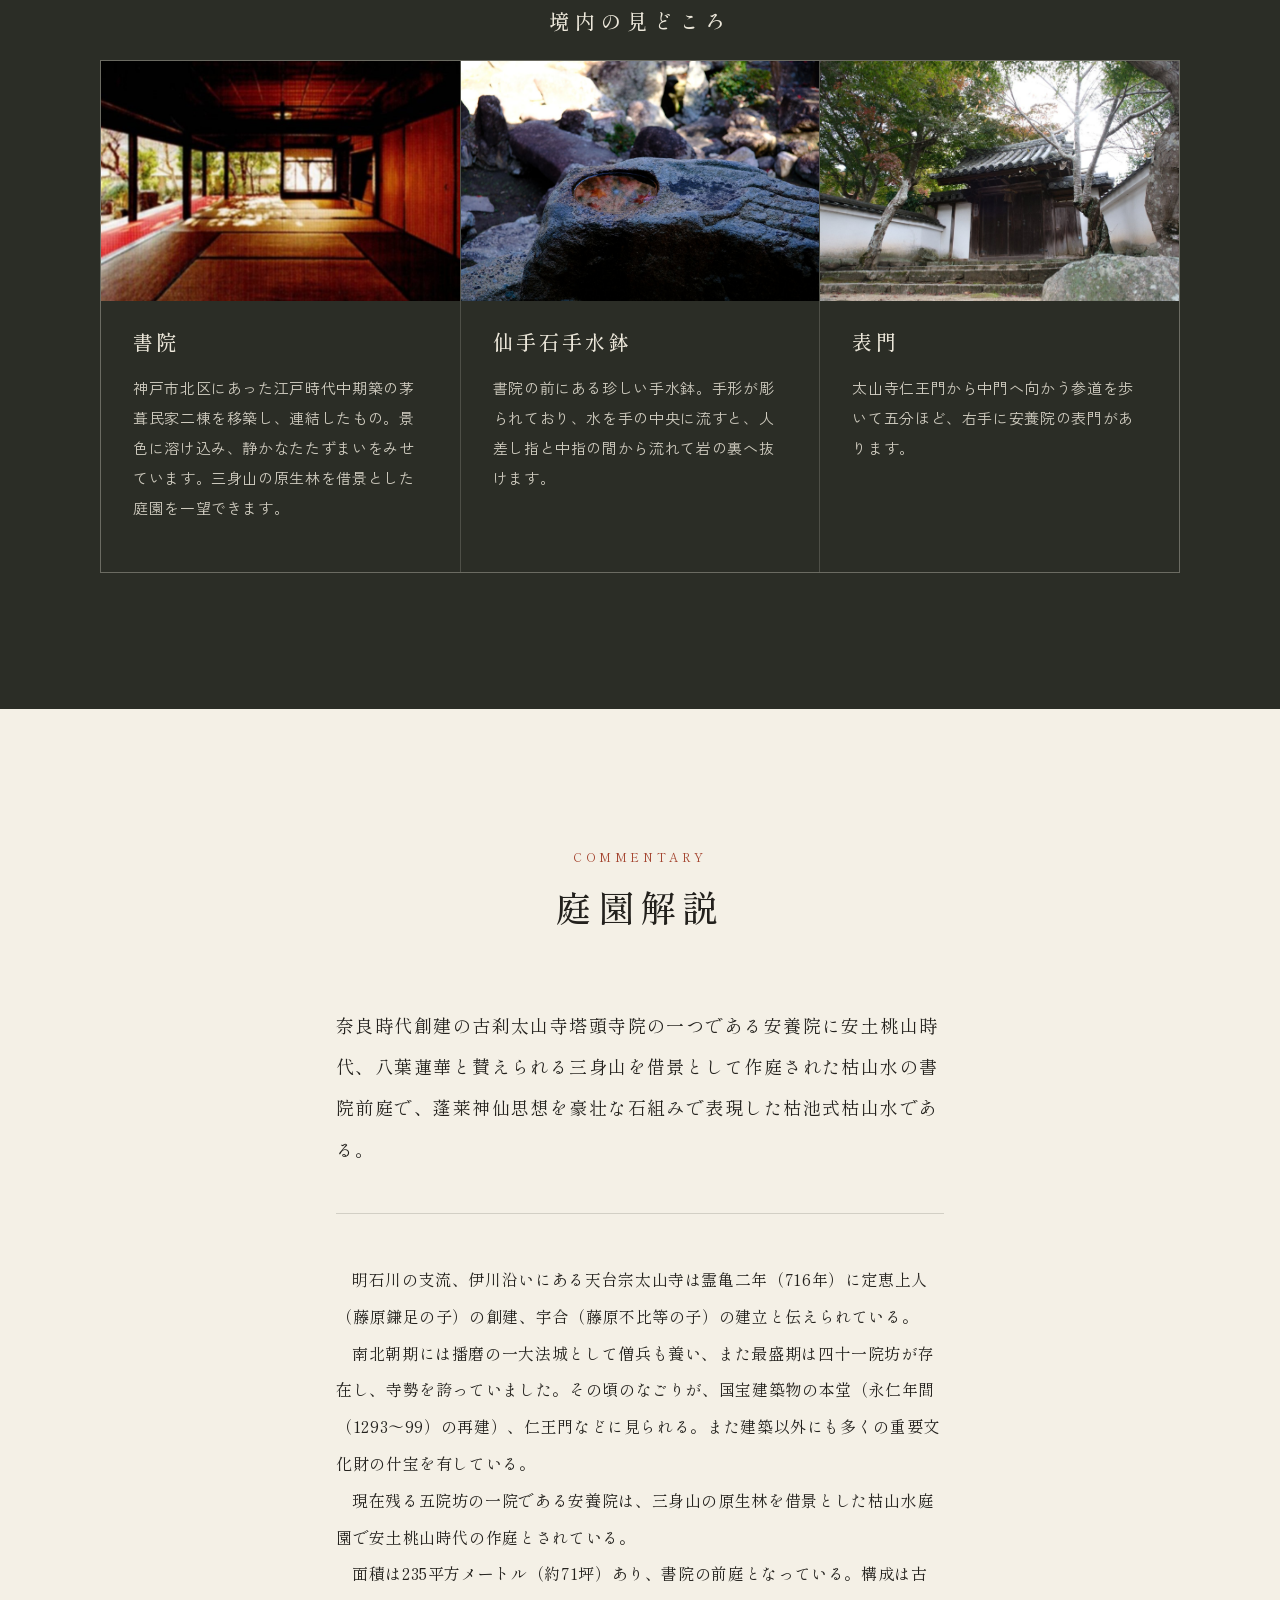
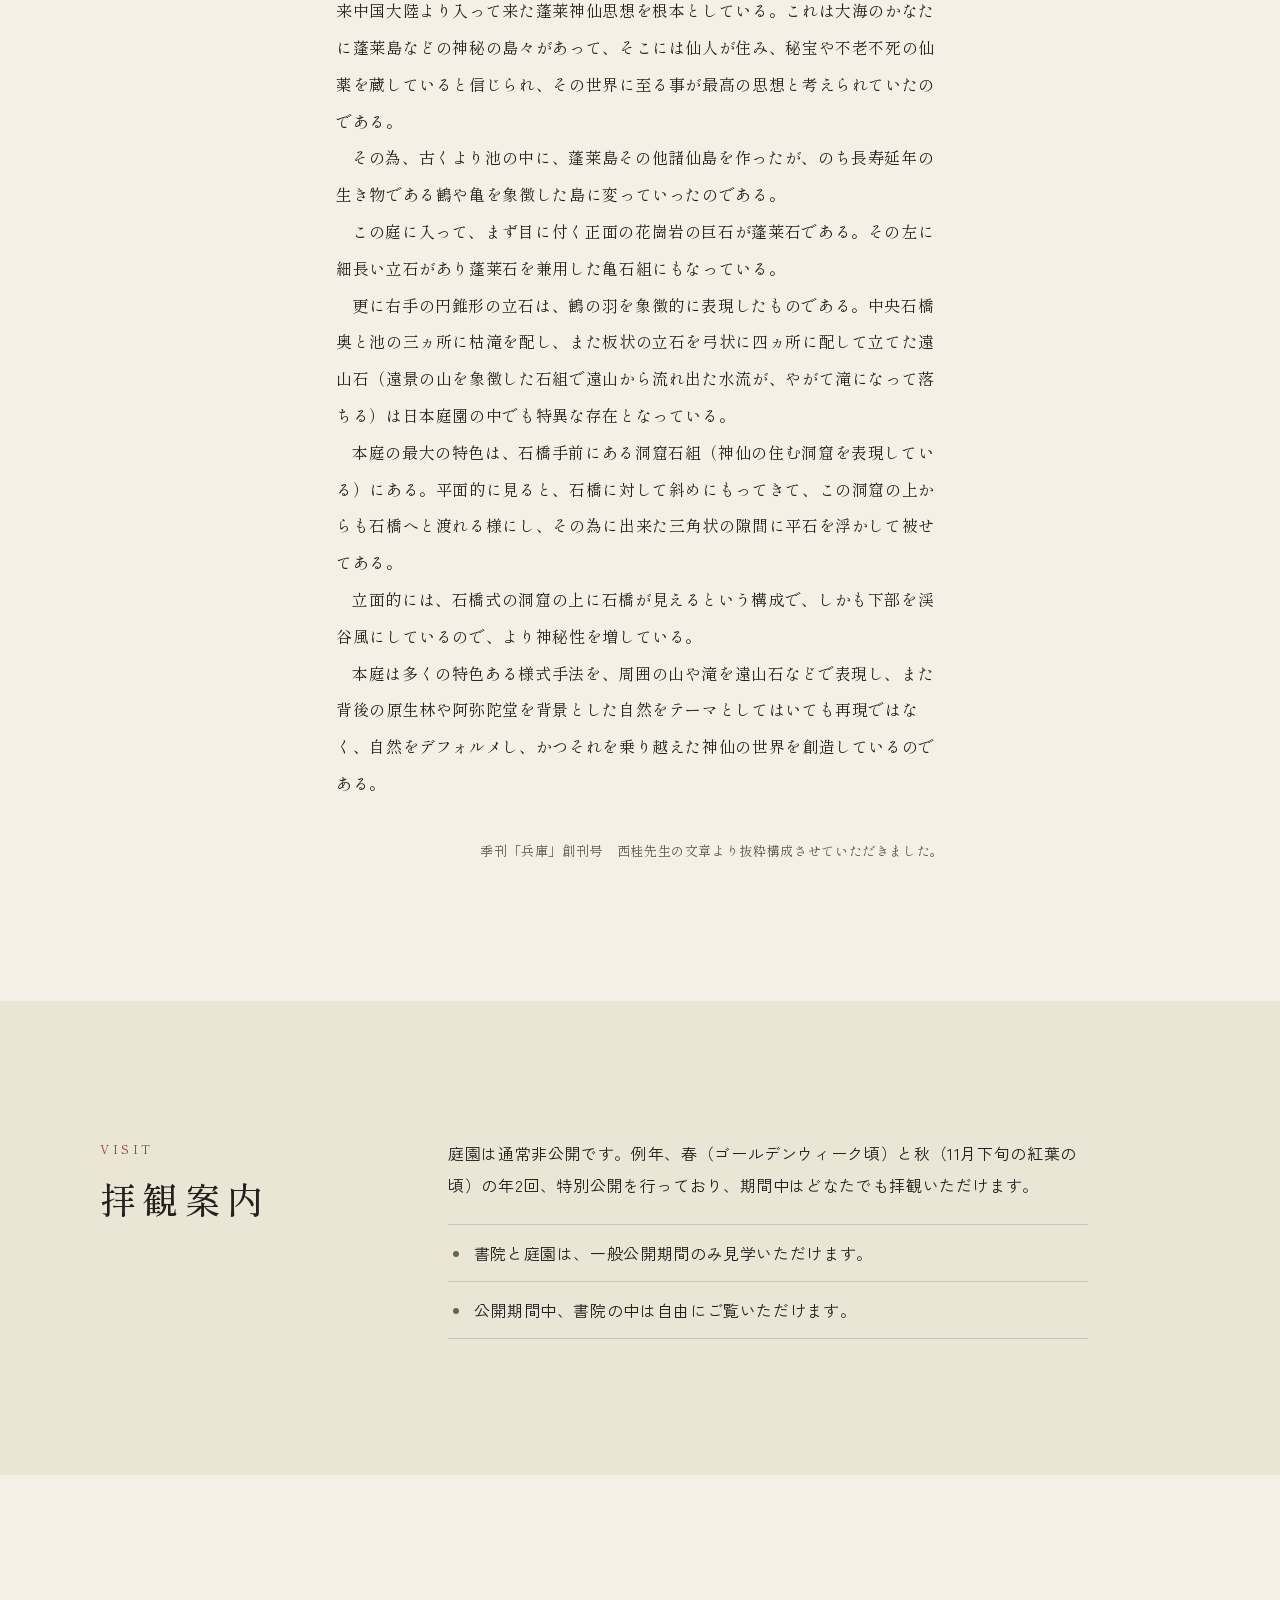
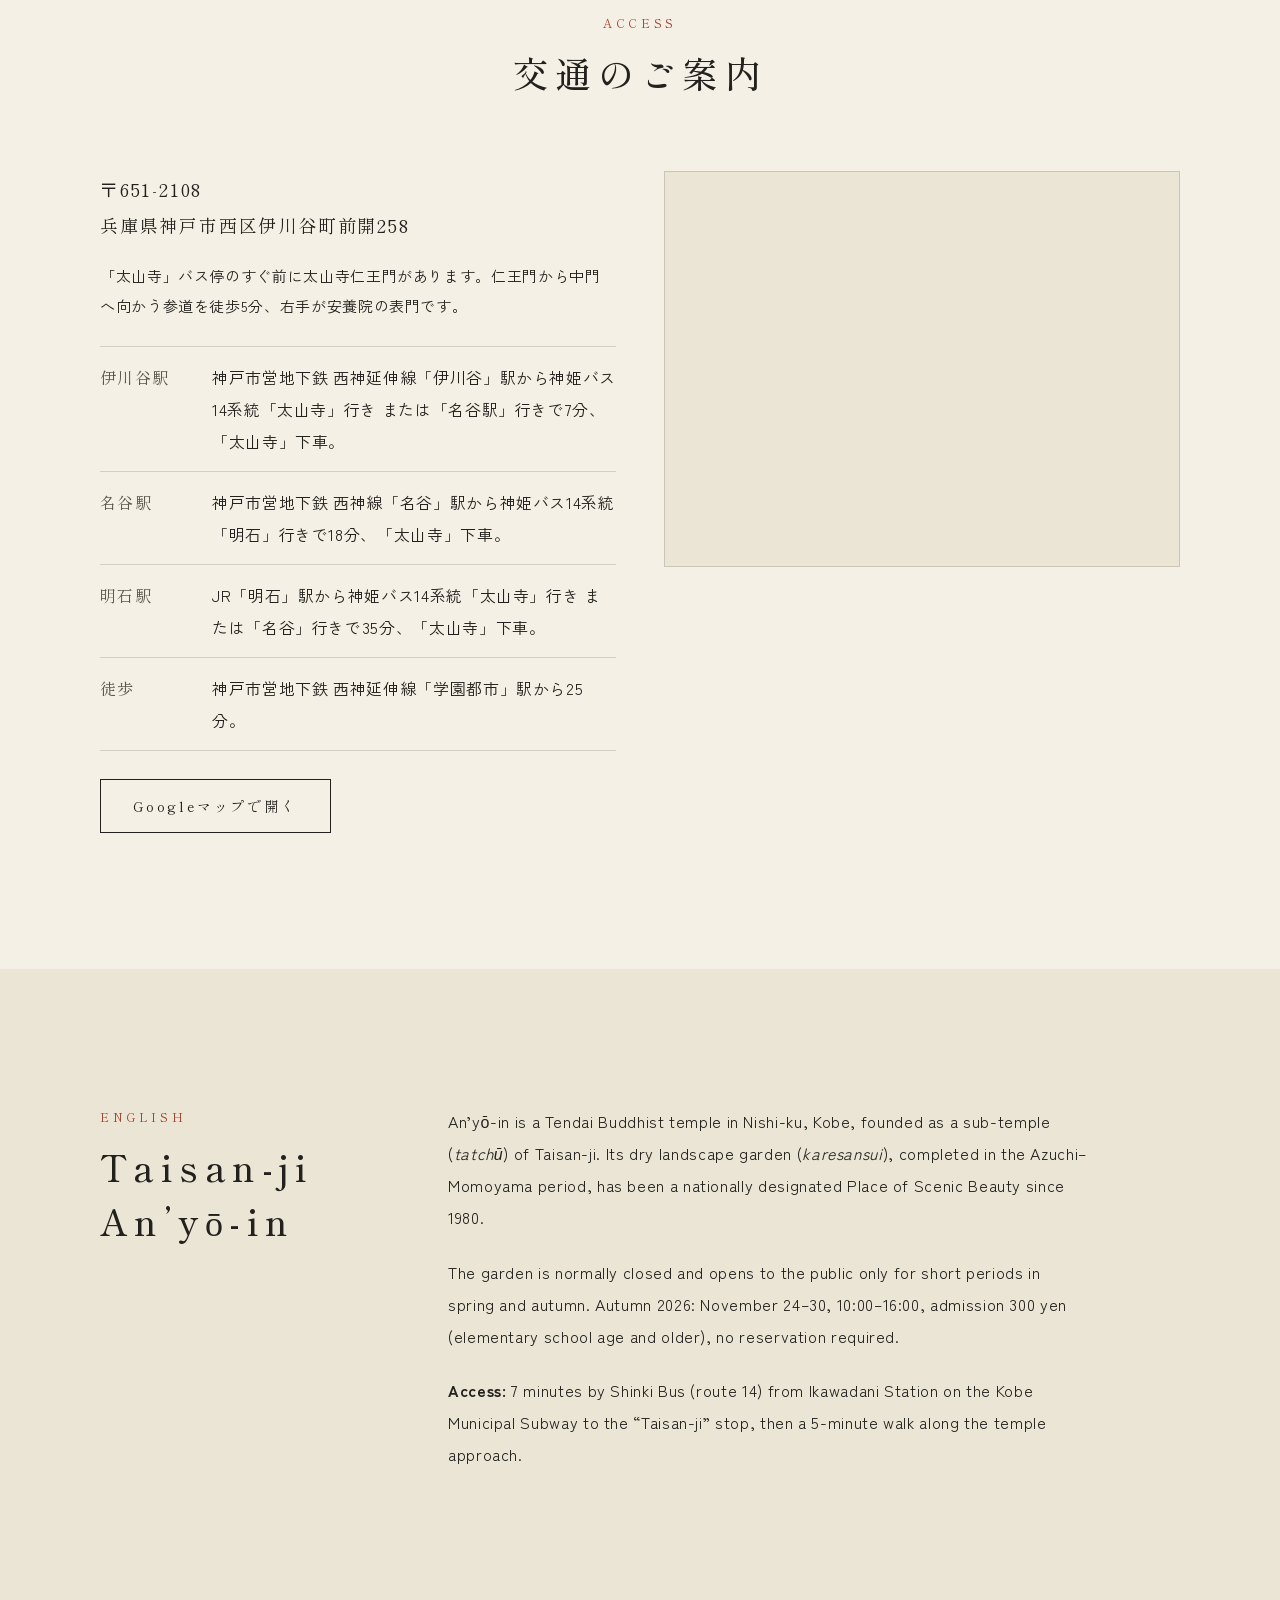
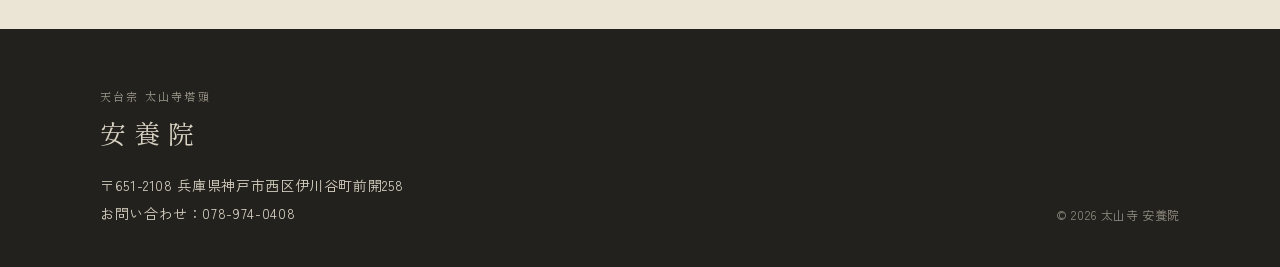
==== commit 05150ecd: "表門の写真から扉の張り紙を消去 Co-Authored-By: Claude Fable 5.2 <noreply@anthropic.com> Claude-Session: https://cla" ====
--- a/index.html
+++ b/index.html
@@ -170,7 +170,7 @@
         <p>書院の前にある珍しい手水鉢。手形が彫られており、水を手の中央に流すと、人差し指と中指の間から流れて岩の裏へ抜けます。</p>
       </article>
       <article class="garden-item">
-        <img class="item-photo" src="images/omotemon.jpg?v=2" alt="石段の上に建つ安養院の表門" loading="lazy">
+        <img class="item-photo" src="images/omotemon.jpg?v=3" alt="石段の上に建つ安養院の表門" loading="lazy">
         <h3>表門</h3>
         <p>太山寺仁王門から中門へ向かう参道を歩いて五分ほど、右手に安養院の表門があります。</p>
       </article>
